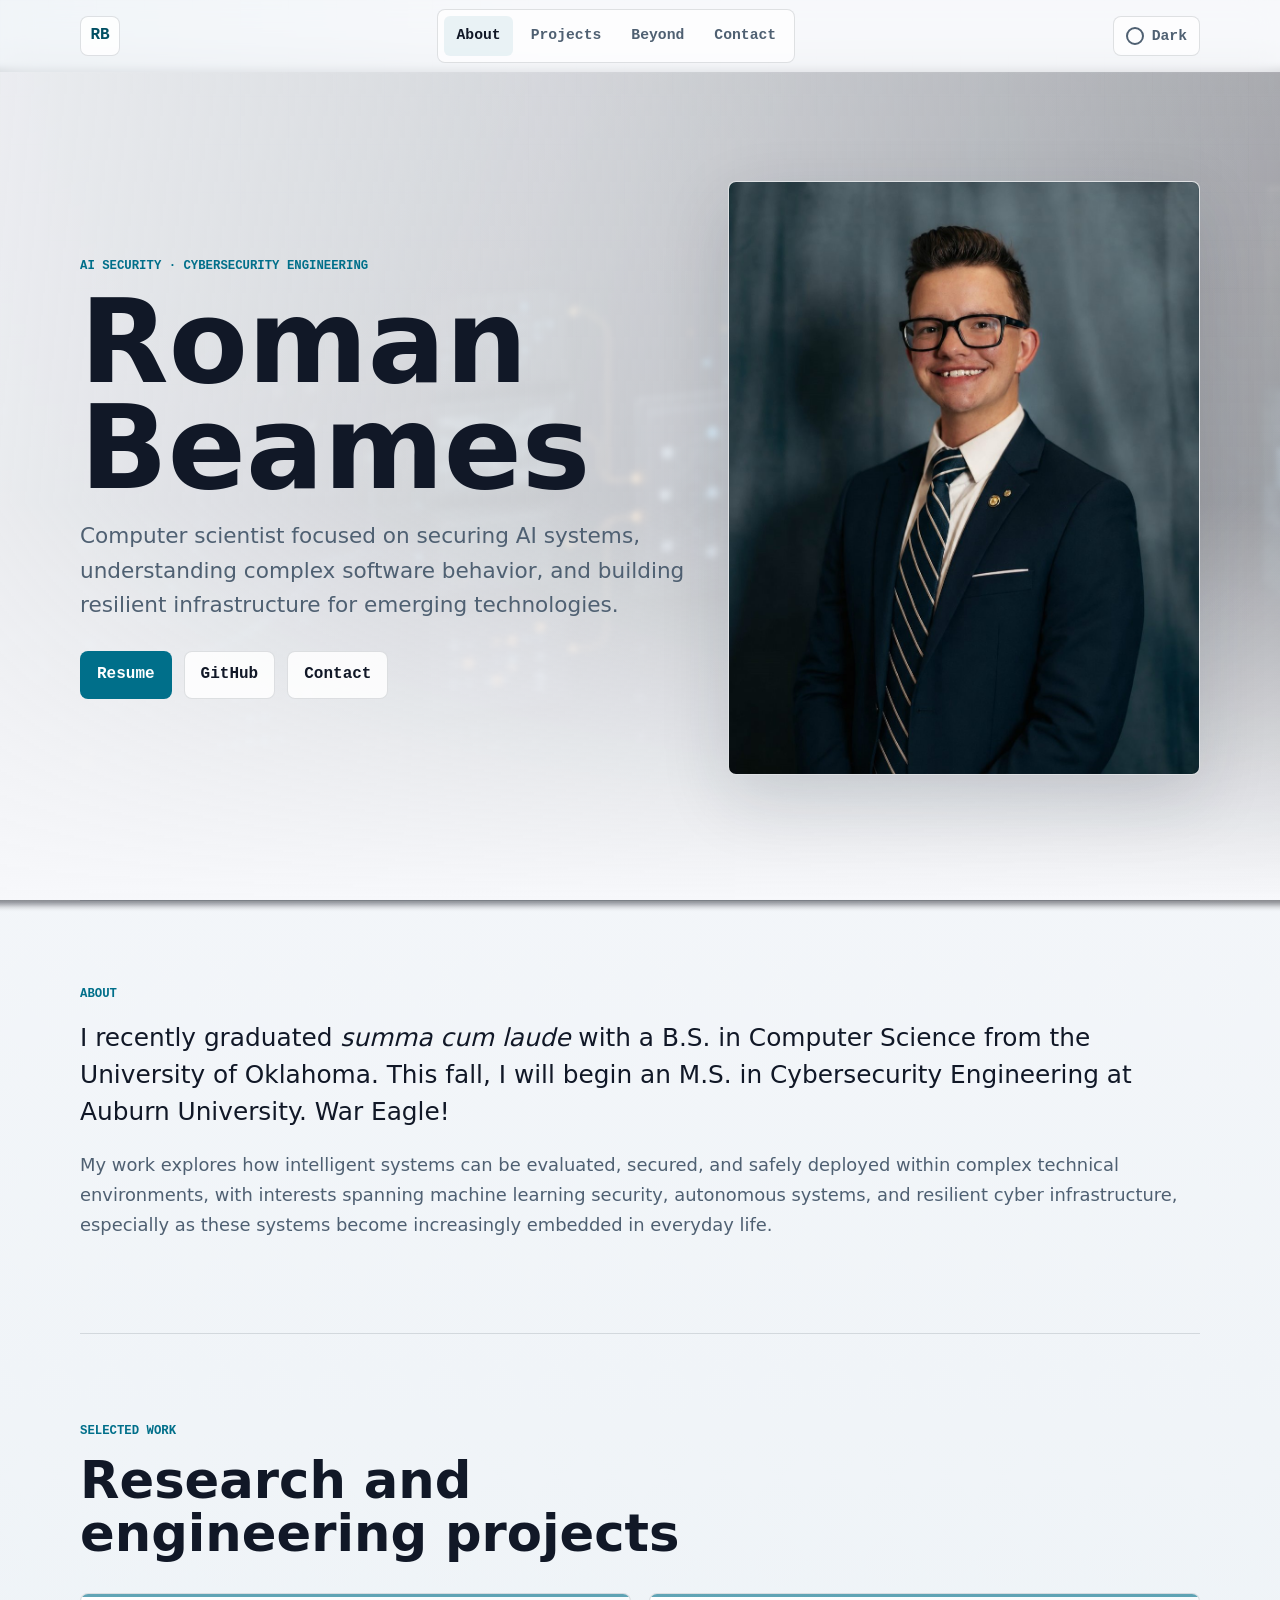
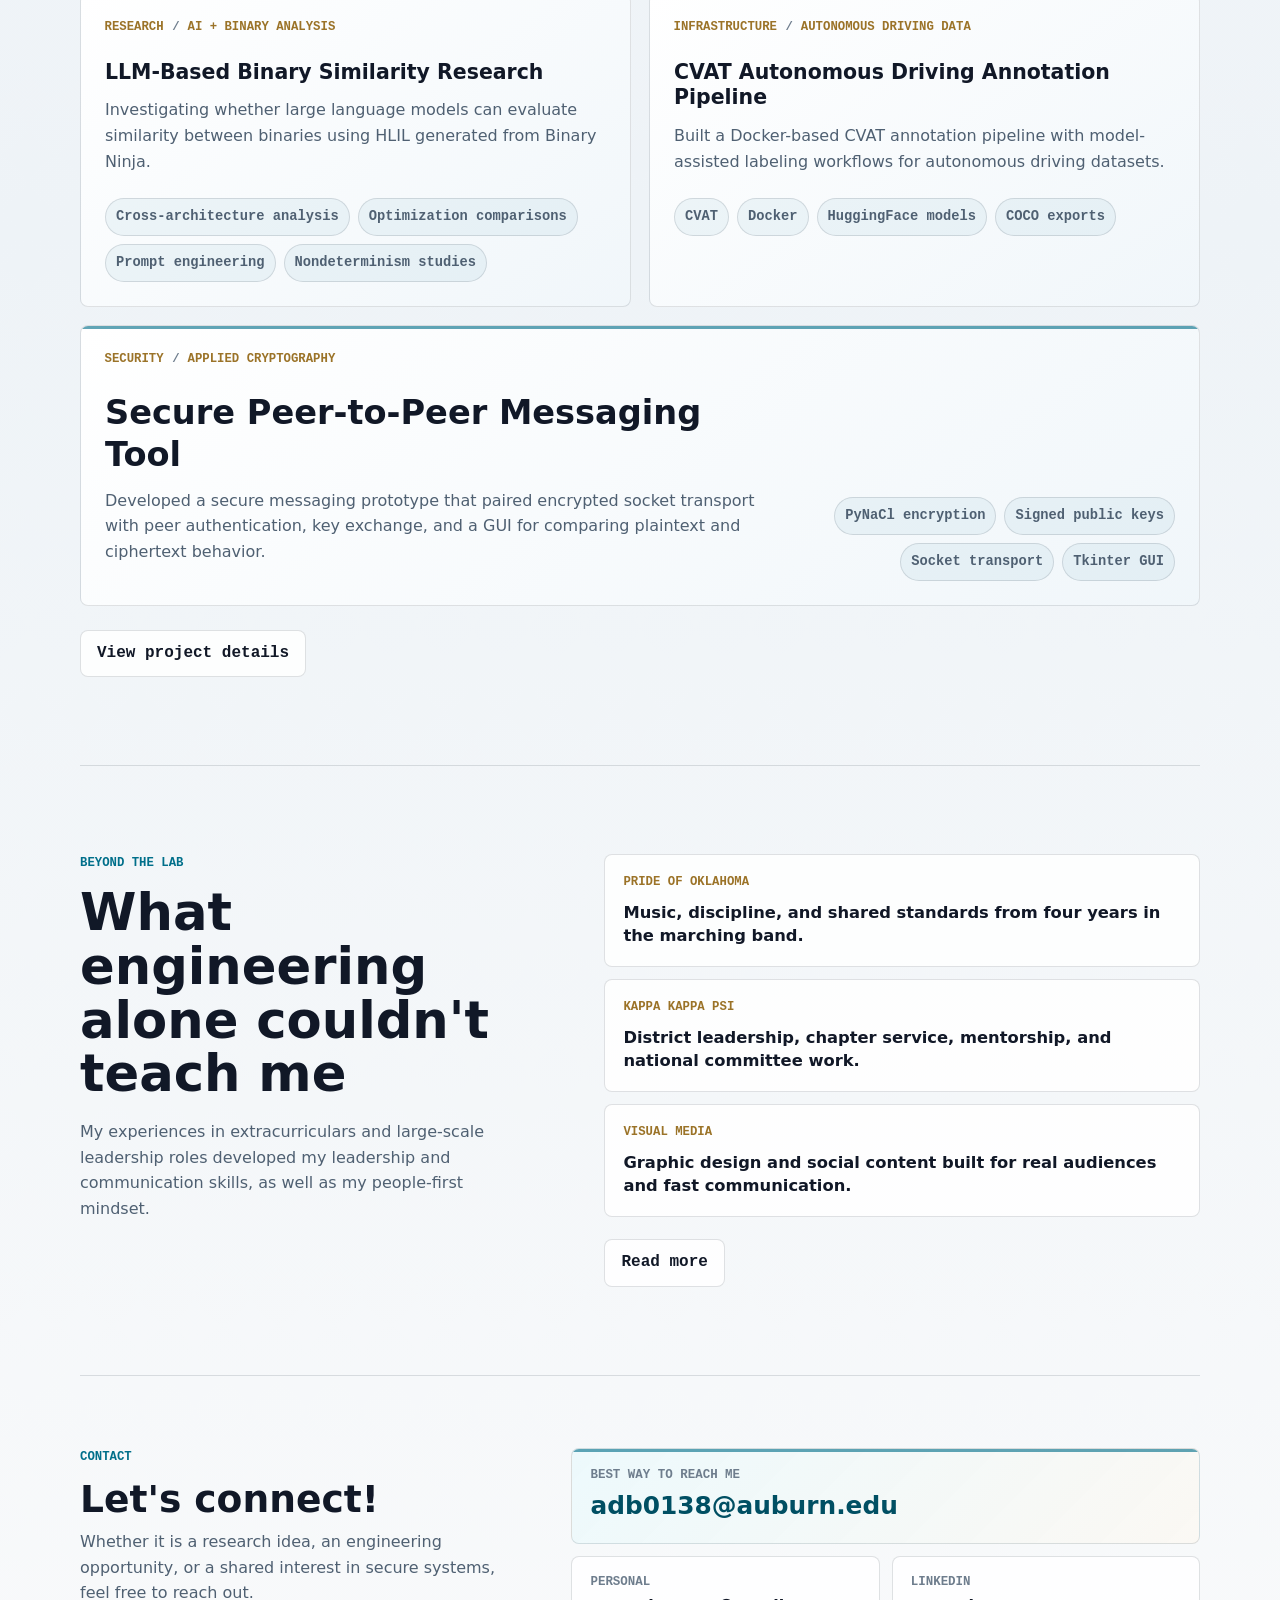
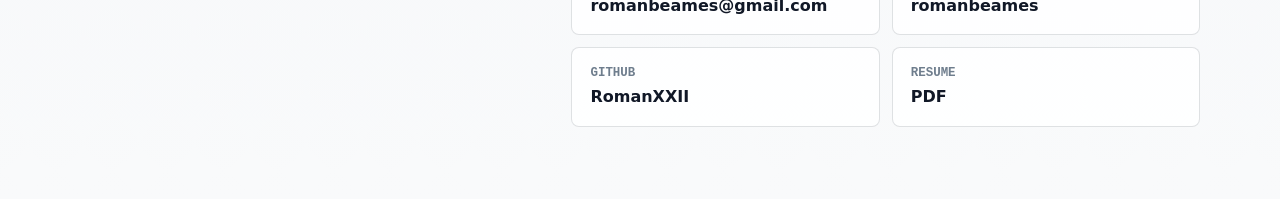
==== index.html @ 752b728b "Head reuse script + browser theme preference detection" ====
<!DOCTYPE html>
<html lang="en">
<head>
  <meta charset="UTF-8" />
  <meta name="viewport" content="width=device-width, initial-scale=1.0" />
  <meta
    name="description"
    content="Roman Beames is an AI and cybersecurity research engineer focused on AI security and autonomous systems."
  />
  <meta name="referrer" content="strict-origin-when-cross-origin" />
  <meta
    http-equiv="Content-Security-Policy"
    content="default-src 'self'; base-uri 'self'; object-src 'none'; script-src 'self'; style-src 'self' https://fonts.googleapis.com; font-src 'self' https://fonts.gstatic.com; img-src 'self'; connect-src 'self'; form-action 'self'; upgrade-insecure-requests"
  />
  <title>Roman Beames</title>
  <link rel="preconnect" href="https://fonts.googleapis.com" />
  <link rel="preconnect" href="https://fonts.gstatic.com" crossorigin />
  <link
    href="https://fonts.googleapis.com/css2?family=IBM+Plex+Mono:wght@400;500;600;700&family=IBM+Plex+Sans:wght@400;500;600;700;800&display=swap"
    rel="stylesheet"
  />
  <script src="assets/js/theme-init.js"></script>
  <link rel="stylesheet" href="assets/css/style.css" />
  <script src="assets/js/script.js" defer></script>
</head>
<body>
  <a class="skip-link" href="#main">Skip to content</a>
  <header class="site-header">
    <a class="brand" href="index.html" aria-label="Roman Beames home">RB</a>
    <nav class="site-nav" aria-label="Primary navigation">
      <a href="#about" aria-current="page">About</a>
      <a href="pages/projects.html">Projects</a>
      <a href="pages/beyond.html">Beyond</a>
      <a href="pages/contact.html">Contact</a>
    </nav>
    <button class="theme-toggle" type="button" aria-label="Switch to light mode" aria-pressed="false">
      <span class="theme-toggle-icon" aria-hidden="true"></span>
      <span class="theme-toggle-text">Light</span>
    </button>
  </header>

  <main id="main">
    <section class="hero section-wrap">
      <div class="hero-copy">
        <p class="eyebrow">AI Security &middot; Cybersecurity Engineering</p>
        <h1>Roman Beames</h1>
        <p class="lead">
          Computer scientist focused on securing AI systems, understanding
          complex software behavior, and building resilient infrastructure for emerging technologies.
        </p>
        <div class="hero-actions" aria-label="Primary links">
          <a class="button primary" href="assets/docs/resume.pdf" target="_blank" rel="noopener noreferrer">Resume</a>
          <a class="button secondary" href="https://github.com/RomanXXII" target="_blank" rel="noopener noreferrer">GitHub</a>
          <a class="button secondary" href="pages/contact.html">Contact</a>
        </div>
      </div>

      <figure class="hero-visual">
        <img
          src="assets/images/hero/RBselfportrait.jpg"
          alt="Portrait of Roman Beames"
          width="1023"
          height="1537"
          decoding="async"
          fetchpriority="high"
        />
      </figure>
    </section>

    <section class="section-wrap about-section" id="about">
      <div class="about-content">
        <p class="section-kicker">About</p>
        <div class="about-copy">
          <p class="about-lead">
            I recently graduated <i>summa cum laude</i> with a B.S. in Computer Science from the University of
            Oklahoma. This fall, I will begin an M.S. in Cybersecurity Engineering at Auburn University. War Eagle!
          </p>
          <p>
            My work explores how intelligent systems can be evaluated, secured, and safely deployed within complex technical
            environments, with interests spanning machine learning security, autonomous systems, and resilient cyber infrastructure,
            especially as these systems become increasingly embedded in everyday life.
          </p>
        </div>
      </div>
    </section>

    <section class="section-wrap" id="projects">
      <div class="section-heading">
        <p class="section-kicker">Selected Work</p>
        <h2>Research and engineering projects</h2>
      </div>

      <div class="project-grid">
        <article class="project-card">
          <div class="project-meta">
            <span>Research</span>
            <span>AI + Binary Analysis</span>
          </div>
          <h3>LLM-Based Binary Similarity Research</h3>
          <p>
            Investigating whether large language models can evaluate similarity between binaries
            using HLIL generated from Binary Ninja.
          </p>
          <ul class="tag-list" aria-label="Project focus areas">
            <li>Cross-architecture analysis</li>
            <li>Optimization comparisons</li>
            <li>Prompt engineering</li>
            <li>Nondeterminism studies</li>
          </ul>
        </article>

        <article class="project-card">
          <div class="project-meta">
            <span>Infrastructure</span>
            <span>Autonomous Driving Data</span>
          </div>
          <h3>CVAT Autonomous Driving Annotation Pipeline</h3>
          <p>
            Built a Docker-based CVAT annotation pipeline with model-assisted labeling workflows
            for autonomous driving datasets.
          </p>
          <ul class="tag-list" aria-label="Project focus areas">
            <li>CVAT</li>
            <li>Docker</li>
            <li>HuggingFace models</li>
            <li>COCO exports</li>
          </ul>
        </article>

        <article class="project-card project-card-featured">
          <div class="project-card-main">
            <div class="project-meta">
              <span>Security</span>
              <span>Applied Cryptography</span>
            </div>
            <h3>Secure Peer-to-Peer Messaging Tool</h3>
            <p>
              Developed a secure messaging prototype that paired encrypted socket transport
              with peer authentication, key exchange, and a GUI for comparing plaintext and ciphertext behavior.
            </p>
          </div>
          <div class="project-card-support">
            <ul class="tag-list" aria-label="Project focus areas">
              <li>PyNaCl encryption</li>
              <li>Signed public keys</li>
              <li>Socket transport</li>
              <li>Tkinter GUI</li>
            </ul>
          </div>
        </article>
      </div>
      <div class="section-action">
        <a class="button secondary" href="pages/projects.html">View project details</a>
      </div>
    </section>

    <section class="section-wrap beyond-section" id="beyond">
      <div class="beyond-heading">
        <p class="section-kicker">Beyond the Lab</p>
        <h2>What engineering alone couldn't teach me</h2>
        <p>
          My experiences in extracurriculars and large-scale leadership roles developed my leadership and communication skills, as well
          as my people-first mindset.
        </p>
      </div>
      <div class="beyond-pathways">
        <a class="beyond-card" href="pages/beyond.html#pride">
          <span>Pride of Oklahoma</span>
          <strong>Music, discipline, and shared standards from four years in the marching band.</strong>
        </a>
        <a class="beyond-card" href="pages/beyond.html#kkpsi">
          <span>Kappa Kappa Psi</span>
          <strong>District leadership, chapter service, mentorship, and national committee work.</strong>
        </a>
        <a class="beyond-card" href="pages/beyond.html#visual-media">
          <span>Visual Media</span>
          <strong>Graphic design and social content built for real audiences and fast communication.</strong>
        </a>
        <a class="button secondary" href="pages/beyond.html">Read more</a>
      </div>
    </section>
  </main>

  <footer class="site-footer section-wrap" id="contact">
    <div class="contact-copy">
      <p class="section-kicker">Contact</p>
      <h2>Let's connect!</h2>
      <p>
        Whether it is a research idea, an engineering opportunity, or a shared
        interest in secure systems, feel free to reach out.
      </p>
    </div>
    <div class="contact-panel" aria-label="Contact links">
      <a class="primary-contact" href="mailto:adb0138@auburn.edu" target="_blank" rel="noopener noreferrer">
        <span>Best way to reach me</span>
        <strong>adb0138@auburn.edu</strong>
      </a>
      <a href="mailto:romanbeames@gmail.com" target="_blank" rel="noopener noreferrer">
        <span>Personal</span>
        <strong>romanbeames@gmail.com</strong>
      </a>
      <a href="https://www.linkedin.com/in/romanbeames" target="_blank" rel="noopener noreferrer">
        <span>LinkedIn</span>
        <strong>romanbeames</strong>
      </a>
      <a href="https://github.com/RomanXXII" target="_blank" rel="noopener noreferrer">
        <span>GitHub</span>
        <strong>RomanXXII</strong>
      </a>
      <a href="assets/docs/resume.pdf" target="_blank" rel="noopener noreferrer">
        <span>Resume</span>
        <strong>PDF</strong>
      </a>
    </div>
  </footer>
</body>
</html>
---- assets/css/style.css ----
:root {
  color-scheme: dark;
  --font-sans: "IBM Plex Sans", system-ui, -apple-system, BlinkMacSystemFont, "Segoe UI", sans-serif;
  --font-mono: "IBM Plex Mono", "SFMono-Regular", Consolas, "Liberation Mono", monospace;
  --bg: #080b10;
  --bg-soft: #0d1219;
  --panel: #111821;
  --panel-strong: #151e29;
  --text: #eef4f8;
  --muted: #a7b4c2;
  --subtle: #728195;
  --line: rgba(176, 195, 215, 0.16);
  --accent: #72d8e8;
  --accent-strong: #a7edf4;
  --warm: #d7b56d;
  --header-bg: rgba(8, 11, 16, 0.62);
  --surface-bg: rgba(17, 24, 33, 0.8);
  --surface-bg-soft: rgba(13, 18, 25, 0.78);
  --hover-bg: rgba(114, 216, 232, 0.08);
  --grid-line: rgba(255, 255, 255, 0.025);
  --grid-mask: rgba(0, 0, 0, 0.8);
  --hero-image-border: rgba(255, 255, 255, 0.08);
  --primary-text: #061015;
  --card-bg: linear-gradient(145deg, rgba(21, 30, 41, 0.92), rgba(12, 17, 24, 0.92));
  --card-bg-hover: linear-gradient(145deg, rgba(24, 35, 48, 0.96), rgba(13, 19, 27, 0.96));
  --tag-bg: rgba(255, 255, 255, 0.035);
  --page-bg:
    radial-gradient(circle at top left, rgba(114, 216, 232, 0.1), transparent 34rem),
    linear-gradient(180deg, #080b10 0%, #0b1017 52%, #080b10 100%);
  --shadow: 0 24px 80px rgba(0, 0, 0, 0.35);
  --radius: 8px;
  --max-width: 1120px;
}

:root[data-theme="light"] {
  color-scheme: light;
  --bg: #f7f8fb;
  --bg-soft: #eef3f7;
  --panel: #ffffff;
  --panel-strong: #f2f7fb;
  --text: #111827;
  --muted: #4f6072;
  --subtle: #6e7d8d;
  --line: rgba(31, 45, 61, 0.14);
  --accent: #006f8a;
  --accent-strong: #004f63;
  --warm: #9b7328;
  --header-bg: rgba(247, 248, 251, 0.74);
  --surface-bg: rgba(255, 255, 255, 0.84);
  --surface-bg-soft: rgba(255, 255, 255, 0.78);
  --hover-bg: rgba(0, 111, 138, 0.08);
  --grid-line: rgba(31, 45, 61, 0.045);
  --grid-mask: rgba(0, 0, 0, 0.48);
  --hero-image-border: rgba(31, 45, 61, 0.08);
  --primary-text: #ffffff;
  --card-bg: linear-gradient(145deg, rgba(255, 255, 255, 0.96), rgba(240, 246, 250, 0.96));
  --card-bg-hover: linear-gradient(145deg, rgba(255, 255, 255, 1), rgba(233, 243, 248, 0.98));
  --tag-bg: rgba(0, 111, 138, 0.055);
  --page-bg:
    radial-gradient(circle at top left, rgba(0, 111, 138, 0.1), transparent 34rem),
    linear-gradient(180deg, #f7f8fb 0%, #eef3f7 54%, #f9fafb 100%);
  --shadow: 0 24px 70px rgba(23, 37, 52, 0.14);
}

* {
  box-sizing: border-box;
}

html {
  scroll-behavior: smooth;
  scroll-padding-top: 96px;
}

body {
  margin: 0;
  font-family: var(--font-sans);
  background: var(--page-bg);
  color: var(--text);
  line-height: 1.6;
  font-feature-settings: "ss01" 1;
  transition: background 180ms ease, color 180ms ease;
}

body::before {
  content: "";
  position: fixed;
  inset: 0;
  pointer-events: none;
  background-image:
    linear-gradient(var(--grid-line) 1px, transparent 1px),
    linear-gradient(90deg, var(--grid-line) 1px, transparent 1px);
  background-size: 48px 48px;
  mask-image: linear-gradient(to bottom, var(--grid-mask), transparent 70%);
}

a {
  color: inherit;
}

img {
  display: block;
  max-width: 100%;
  height: auto;
}

.section-wrap {
  width: min(var(--max-width), calc(100% - 40px));
  margin: 0 auto;
}

.skip-link {
  position: fixed;
  top: 12px;
  left: 12px;
  z-index: 100;
  transform: translateY(calc(-100% - 24px));
  border: 1px solid var(--line);
  border-radius: var(--radius);
  padding: 10px 14px;
  background: var(--panel);
  color: var(--text);
  font-weight: 800;
  text-decoration: none;
  transition: transform 160ms ease;
}

.skip-link:focus-visible {
  transform: translateY(0);
  outline: 2px solid var(--accent);
  outline-offset: 3px;
}

.site-header {
  position: sticky;
  top: 0;
  z-index: 10;
  display: flex;
  align-items: center;
  justify-content: space-between;
  width: 100%;
  min-height: 72px;
  padding-inline: max(20px, calc((100% - var(--max-width)) / 2));
  background: var(--header-bg);
  backdrop-filter: blur(16px);
}

.brand {
  display: inline-grid;
  width: 40px;
  height: 40px;
  place-items: center;
  border: 1px solid var(--line);
  border-radius: var(--radius);
  background: var(--surface-bg);
  color: var(--accent-strong);
  font-family: var(--font-mono);
  font-weight: 800;
  text-decoration: none;
  box-shadow: inset 0 0 0 1px rgba(255, 255, 255, 0.04);
}

.site-nav {
  display: flex;
  gap: 6px;
  padding: 6px;
  border: 1px solid var(--line);
  border-radius: var(--radius);
  background: var(--surface-bg-soft);
}

.site-nav a {
  border-radius: 6px;
  padding: 8px 12px;
  color: var(--muted);
  font-family: var(--font-mono);
  font-size: 0.92rem;
  font-weight: 600;
  text-decoration: none;
  transition: color 160ms ease, background 160ms ease, border-color 160ms ease;
}

.site-nav a:hover {
  color: var(--text);
  background: var(--hover-bg);
}

.site-nav a[aria-current="page"] {
  color: var(--text);
  background: var(--hover-bg);
}

.theme-toggle {
  display: inline-flex;
  min-height: 40px;
  align-items: center;
  gap: 8px;
  border: 1px solid var(--line);
  border-radius: var(--radius);
  padding: 8px 12px;
  background: var(--surface-bg-soft);
  color: var(--muted);
  font-family: var(--font-mono);
  font-size: 0.92rem;
  font-weight: 700;
  cursor: pointer;
  transition: color 160ms ease, background 160ms ease, border-color 160ms ease;
}

.theme-toggle:hover {
  border-color: color-mix(in srgb, var(--accent) 42%, transparent);
  color: var(--text);
  background: var(--hover-bg);
}

.brand:focus-visible,
.skip-link:focus-visible,
.site-nav a:focus-visible,
.theme-toggle:focus-visible,
.button:focus-visible,
.beyond-card:focus-visible,
.contact-panel a:focus-visible {
  outline: 2px solid var(--accent);
  outline-offset: 3px;
}

.theme-toggle-icon {
  position: relative;
  width: 18px;
  height: 18px;
  border: 2px solid currentColor;
  border-radius: 50%;
}

.theme-toggle-icon::after {
  content: "";
  position: absolute;
  top: -2px;
  right: -2px;
  width: 9px;
  height: 9px;
  border-radius: 50%;
  background: var(--surface-bg-soft);
  transition: opacity 160ms ease, transform 160ms ease;
}

:root[data-theme="light"] .theme-toggle-icon::after {
  opacity: 0;
  transform: translate(5px, -5px);
}

.hero {
  position: relative;
  isolation: isolate;
  display: grid;
  grid-template-columns: minmax(0, 1fr) minmax(320px, 0.78fr);
  gap: 44px;
  align-items: center;
  min-height: calc(100svh - 72px);
  padding: 72px 0 88px;
}

.hero::before,
.hero::after {
  content: "";
  position: absolute;
  top: 0;
  bottom: 0;
  left: 50%;
  z-index: -2;
  width: 100vw;
  transform: translateX(-50%);
  pointer-events: none;
}

.hero::before {
  background: url("../images/hero/research-systems-hero.jpg") center / cover no-repeat;
  filter: blur(3px) saturate(1.08) contrast(1.04);
  opacity: 0.58;
  transform: translateX(-50%) scale(1.012);
}

.hero::after {
  z-index: -1;
  background:
    linear-gradient(90deg, rgba(8, 11, 16, 0.82) 0%, rgba(8, 11, 16, 0.5) 43%, rgba(8, 11, 16, 0.24) 100%),
    linear-gradient(180deg, rgba(8, 11, 16, 0.22) 0%, rgba(8, 11, 16, 0.02) 52%, var(--bg) 100%);
}

:root[data-theme="light"] .hero::before {
  opacity: 0.46;
}

:root[data-theme="light"] .hero::after {
  background:
    linear-gradient(90deg, rgba(247, 248, 251, 0.88) 0%, rgba(247, 248, 251, 0.58) 46%, rgba(247, 248, 251, 0.2) 100%),
    linear-gradient(180deg, rgba(247, 248, 251, 0.14) 0%, rgba(247, 248, 251, 0) 52%, var(--bg) 100%);
}

.hero-copy {
  max-width: 720px;
}

.eyebrow,
.section-kicker,
.project-meta {
  color: var(--accent);
  font-family: var(--font-mono);
  font-size: 0.77rem;
  font-weight: 800;
  letter-spacing: 0;
  text-transform: uppercase;
}

h1,
h2,
h3,
p {
  margin-top: 0;
}

h1 {
  max-width: 860px;
  margin-bottom: 18px;
  font-size: clamp(3.25rem, 9vw, 7.4rem);
  font-weight: 800;
  line-height: 0.92;
  letter-spacing: 0;
  text-wrap: balance;
}

h2 {
  margin-bottom: 18px;
  font-size: clamp(2rem, 4vw, 3.4rem);
  font-weight: 800;
  line-height: 1.05;
  letter-spacing: 0;
  text-wrap: balance;
}

h3 {
  margin-bottom: 12px;
  font-size: 1.28rem;
  line-height: 1.25;
}

.lead {
  max-width: 680px;
  margin-bottom: 28px;
  color: var(--muted);
  font-size: clamp(1.12rem, 2vw, 1.35rem);
}

.hero-actions {
  display: flex;
  flex-wrap: wrap;
  gap: 12px;
}

.button {
  display: inline-flex;
  min-height: 44px;
  align-items: center;
  justify-content: center;
  border: 1px solid var(--line);
  border-radius: var(--radius);
  padding: 10px 16px;
  font-family: var(--font-mono);
  font-weight: 700;
  text-decoration: none;
  transition: transform 160ms ease, border-color 160ms ease, background 160ms ease;
}

.button:hover {
  transform: translateY(-1px);
  border-color: color-mix(in srgb, var(--accent) 52%, transparent);
}

.button.primary {
  background: var(--accent);
  color: var(--primary-text);
  border-color: transparent;
}

.button.secondary {
  background: var(--surface-bg);
  color: var(--text);
}

.hero-visual {
  position: relative;
  margin: 0;
  border: 1px solid var(--line);
  border-radius: var(--radius);
  overflow: hidden;
  background: var(--panel);
  box-shadow: var(--shadow);
}

.hero-visual::after {
  content: "";
  position: absolute;
  inset: 0;
  border: 1px solid var(--hero-image-border);
  pointer-events: none;
}

.hero-visual img {
  width: 100%;
  min-height: 420px;
  object-fit: cover;
}

@keyframes rise-in {
  from {
    opacity: 0;
    translate: 0 18px;
  }

  to {
    opacity: 1;
    translate: 0 0;
  }
}

.hero-copy > *,
.hero-visual,
.page-hero > *,
.project-card,
.beyond-card,
.detail-card,
.stack-photo,
.story-block,
.contact-panel a {
  animation: rise-in 560ms cubic-bezier(0.16, 1, 0.3, 1) both;
}

.hero-copy > :nth-child(1),
.page-hero > :nth-child(1) {
  animation-delay: 80ms;
}

.hero-copy > :nth-child(2),
.page-hero > :nth-child(2),
.project-card:nth-child(1),
.detail-card:nth-child(1),
.stack-photo:nth-child(1),
.story-block:nth-child(1),
.contact-panel a:nth-child(1) {
  animation-delay: 150ms;
}

.hero-copy > :nth-child(3),
.page-hero > :nth-child(3),
.project-card:nth-child(2),
.detail-card:nth-child(2),
.stack-photo:nth-child(2),
.story-block:nth-child(2),
.contact-panel a:nth-child(2) {
  animation-delay: 220ms;
}

.hero-copy > :nth-child(4),
.project-card:nth-child(3),
.detail-card:nth-child(3),
.stack-photo:nth-child(3),
.story-block:nth-child(3),
.contact-panel a:nth-child(3) {
  animation-delay: 290ms;
}

.hero-visual,
.stack-photo:nth-child(4),
.contact-panel a:nth-child(n + 4) {
  animation-delay: 360ms;
}

.site-footer,
.beyond-section {
  display: grid;
  grid-template-columns: minmax(260px, 0.8fr) minmax(0, 1fr);
  gap: 48px;
  padding: 88px 0;
  border-top: 1px solid var(--line);
}

.about-section {
  padding: 84px 0 92px;
  border-top: 1px solid var(--line);
}

.about-content {
  color: var(--muted);
}

.about-content .section-kicker {
  margin-bottom: 14px;
}

.about-copy {
  font-size: clamp(1.12rem, 1.25vw, 1.2rem);
  line-height: 1.68;
}

.about-copy p {
  margin-bottom: 20px;
}

.about-copy p:last-child {
  margin-bottom: 0;
}

.about-lead {
  color: var(--text);
  font-size: clamp(1.32rem, 2vw, 1.55rem);
  line-height: 1.5;
}

.section-heading {
  max-width: 760px;
  margin-bottom: 32px;
}

#projects,
.beyond-section {
  padding: 88px 0;
  border-top: 1px solid var(--line);
}

.project-grid {
  display: grid;
  grid-template-columns: repeat(2, minmax(0, 1fr));
  gap: 18px;
}

.project-card {
  position: relative;
  overflow: hidden;
  min-height: 310px;
  padding: 24px;
  border: 1px solid var(--line);
  border-radius: var(--radius);
  background: var(--card-bg), var(--panel);
  transition: transform 180ms ease, border-color 180ms ease, background 180ms ease;
}

.project-card::before,
.detail-card::before,
.contact-panel .primary-contact::before {
  content: "";
  position: absolute;
  inset: 0 0 auto;
  height: 3px;
  background: var(--accent);
  opacity: 0.62;
  pointer-events: none;
}

.project-card:hover {
  transform: translateY(-3px);
  border-color: color-mix(in srgb, var(--accent) 36%, transparent);
  background: var(--card-bg-hover), var(--panel-strong);
}

.project-meta {
  display: flex;
  flex-wrap: wrap;
  gap: 8px;
  margin-bottom: 22px;
  color: var(--warm);
}

.project-meta span + span::before {
  content: "/";
  margin-right: 8px;
  color: var(--subtle);
}

.project-card p {
  color: var(--muted);
}

.project-card-featured {
  display: grid;
  grid-column: 1 / -1;
  grid-template-columns: minmax(0, 1fr) minmax(280px, 0.58fr);
  gap: 32px;
  align-items: end;
  min-height: auto;
}

.project-card-featured h3 {
  max-width: 620px;
  font-size: clamp(1.45rem, 3vw, 2.1rem);
}

.project-card-featured p {
  max-width: 680px;
}

.project-card-featured .tag-list {
  justify-content: flex-end;
  margin-top: 0;
}

.section-action {
  margin-top: 24px;
}

.tag-list {
  display: flex;
  flex-wrap: wrap;
  gap: 8px;
  margin: 24px 0 0;
  padding: 0;
  list-style: none;
}

.tag-list li {
  border: 1px solid var(--line);
  border-radius: 999px;
  padding: 7px 10px;
  background: var(--tag-bg);
  color: var(--muted);
  font-family: var(--font-mono);
  font-size: 0.86rem;
  font-weight: 600;
}

.beyond-heading p:not(.section-kicker) {
  max-width: 440px;
  margin-bottom: 0;
  color: var(--muted);
}

.beyond-pathways {
  display: grid;
  gap: 12px;
}

.beyond-card {
  display: grid;
  gap: 8px;
  border: 1px solid var(--line);
  border-radius: var(--radius);
  padding: 18px;
  background: var(--surface-bg);
  text-decoration: none;
  transition: transform 160ms ease, border-color 160ms ease, background 160ms ease;
}

.beyond-card:hover {
  transform: translateY(-1px);
  border-color: color-mix(in srgb, var(--accent) 36%, transparent);
  background: var(--hover-bg);
}

.beyond-card span {
  color: var(--warm);
  font-family: var(--font-mono);
  font-size: 0.77rem;
  font-weight: 800;
  text-transform: uppercase;
}

.beyond-card strong {
  color: var(--text);
  font-size: 1.02rem;
  font-weight: 700;
  line-height: 1.45;
}

.beyond-pathways .button {
  width: fit-content;
  margin-top: 10px;
}

.detail-page {
  padding-bottom: 56px;
}

.page-hero {
  padding: 64px 0 28px;
}

.page-hero h1 {
  max-width: 980px;
  font-size: clamp(2.4rem, 6vw, 4.6rem);
  line-height: 1;
}

.story-layout {
  display: grid;
  grid-template-columns: minmax(260px, 0.72fr) minmax(0, 1fr);
  gap: 56px;
  align-items: start;
  padding: 32px 0 80px;
}

.photo-stack {
  position: sticky;
  top: 96px;
  display: grid;
  gap: 20px;
  margin: 0;
}

.stack-photo {
  width: min(100%, 360px);
  margin: 0;
}

.stack-photo:nth-child(even) {
  justify-self: end;
}

.stack-photo img,
.photo-placeholder {
  width: 100%;
  aspect-ratio: 4 / 3;
  border: 1px solid var(--line);
  border-radius: var(--radius);
  background:
    linear-gradient(145deg, rgba(114, 216, 232, 0.14), rgba(215, 181, 109, 0.12)),
    var(--surface-bg);
  box-shadow: var(--shadow);
  object-fit: cover;
}

.graphic-photo img {
  aspect-ratio: auto;
  height: auto;
  object-fit: contain;
}

.photo-placeholder {
  display: grid;
  place-items: center;
  color: var(--subtle);
  font-size: 0.88rem;
  font-weight: 800;
  text-transform: uppercase;
}

.stack-photo figcaption {
  margin-top: 8px;
  color: var(--subtle);
  font-size: 0.86rem;
  font-weight: 700;
}

.story-content {
  display: grid;
  gap: 24px;
}

.story-block {
  border-top: 1px solid var(--line);
  padding-top: 28px;
}

.story-block:first-child {
  border-top: 0;
  padding-top: 0;
}

.story-block h2 {
  max-width: 760px;
  font-size: clamp(1.8rem, 3vw, 2.65rem);
}

.story-block p:not(.section-kicker) {
  max-width: 760px;
  color: var(--muted);
}

.story-return {
  padding-top: 8px;
}

.detail-grid,
.detail-list {
  display: grid;
  gap: 14px;
  padding: 18px 0 64px;
}

.detail-grid {
  grid-template-columns: repeat(2, minmax(0, 1fr));
}

.detail-card {
  position: relative;
  overflow: hidden;
  border: 1px solid var(--line);
  border-radius: var(--radius);
  padding: 26px;
  background:
    linear-gradient(145deg, rgba(114, 216, 232, 0.1), rgba(215, 181, 109, 0.065)),
    var(--surface-bg);
  box-shadow: 0 18px 54px rgba(0, 0, 0, 0.16);
}

.detail-card h2 {
  font-size: clamp(1.55rem, 3vw, 2.35rem);
}

.detail-card p {
  color: var(--muted);
}

.detail-card p:last-child,
.detail-card .tag-list:last-child {
  margin-bottom: 0;
}

.project-detail-card {
  padding: 0;
  overflow: hidden;
  transition: border-color 180ms ease, background 180ms ease, box-shadow 180ms ease;
}

.project-detail-card:hover,
.project-detail-card[open] {
  border-color: color-mix(in srgb, var(--accent) 44%, transparent);
  background:
    linear-gradient(145deg, rgba(114, 216, 232, 0.15), rgba(215, 181, 109, 0.1)),
    var(--surface-bg);
  box-shadow: 0 22px 66px rgba(0, 0, 0, 0.22);
}

.project-detail-card summary {
  position: relative;
  display: grid;
  gap: 0;
  min-height: 0;
  align-content: start;
  padding: 28px 32px 30px;
  cursor: pointer;
  list-style: none;
}

.project-detail-card summary::-webkit-details-marker {
  display: none;
}

.project-detail-card summary:focus-visible {
  outline: 2px solid var(--accent);
  outline-offset: -6px;
}

.project-summary-heading {
  display: block;
  max-width: 980px;
  margin-top: 10px;
  color: var(--text);
  font-size: clamp(1.55rem, 3vw, 2.45rem);
  font-weight: 800;
  line-height: 1.12;
}

.project-summary-copy {
  display: block;
  max-width: 840px;
  margin-top: 14px;
  color: var(--muted);
  font-size: clamp(1rem, 1.4vw, 1.08rem);
  line-height: 1.58;
}

.project-summary-tags {
  margin-top: 18px;
}

.project-summary-tags li {
  border: 1px solid color-mix(in srgb, var(--warm) 38%, transparent);
  border-radius: 999px;
  background: color-mix(in srgb, var(--warm) 11%, transparent);
  color: var(--warm);
  font-size: 0.86rem;
  font-weight: 700;
  padding: 7px 10px;
}

.project-card-body {
  padding: 0 32px 32px;
  border-top: 1px solid color-mix(in srgb, var(--accent) 18%, transparent);
}

.project-card-body p {
  color: var(--text);
  max-width: 900px;
}

.project-card-body p:first-child {
  margin-top: 24px;
}

.expand-control {
  display: inline-flex;
  width: fit-content;
  min-height: 40px;
  align-items: center;
  justify-content: center;
  margin-top: 22px;
  border: 1px solid color-mix(in srgb, var(--accent) 36%, transparent);
  border-radius: var(--radius);
  padding: 9px 14px;
  background: color-mix(in srgb, var(--accent) 8%, transparent);
  color: var(--accent-strong);
  font-family: var(--font-mono);
  font-size: 0.92rem;
  font-weight: 800;
  transition: border-color 160ms ease, background 160ms ease, color 160ms ease;
}

.expand-control::before {
  content: "Expand project";
}

.expand-control::after {
  content: "+";
  margin-left: 10px;
  color: var(--warm);
  font-size: 1rem;
}

.project-detail-card[open] .expand-control {
  border-color: rgba(215, 181, 109, 0.42);
  background: rgba(215, 181, 109, 0.09);
  color: var(--warm);
}

.project-detail-card[open] .expand-control::before {
  content: "Collapse project";
}

.project-detail-card[open] .expand-control::after {
  content: "-";
}

.project-links {
  display: flex;
  flex-wrap: wrap;
  gap: 12px;
  align-items: center;
  margin-top: 22px;
}

.project-note {
  color: var(--subtle);
  font-size: 0.92rem;
}

.project-media-grid {
  display: grid;
  grid-template-columns: repeat(2, minmax(0, 1fr));
  gap: 16px;
  margin: 28px 0 22px;
}

.media-preview {
  overflow: hidden;
  border: 1px solid color-mix(in srgb, var(--accent) 24%, transparent);
  border-radius: var(--radius);
  background:
    linear-gradient(145deg, rgba(114, 216, 232, 0.06), rgba(215, 181, 109, 0.045)),
    var(--surface-bg-soft);
  color: var(--text);
  text-decoration: none;
  transition: transform 160ms ease, border-color 160ms ease, background 160ms ease;
}

.media-preview:hover {
  transform: translateY(-1px);
  border-color: color-mix(in srgb, var(--accent) 36%, transparent);
  background: var(--hover-bg);
}

.media-preview img {
  width: 100%;
  min-height: 220px;
  aspect-ratio: 16 / 9;
  border-bottom: 1px solid var(--line);
  background: var(--panel);
  object-fit: contain;
}

.research-media-grid .media-preview-wide {
  grid-column: 1 / -1;
}

.annotation-media-grid .media-preview-wide {
  grid-column: 1 / -1;
}

.research-media-grid .media-preview-wide img {
  min-height: 240px;
  aspect-ratio: 21 / 7;
}

.annotation-media-grid .media-preview-wide img {
  min-height: 280px;
  aspect-ratio: 16 / 8;
}

.media-preview span {
  display: block;
  padding: 10px 12px;
  color: var(--muted);
  font-family: var(--font-mono);
  font-size: 0.88rem;
  font-weight: 700;
}

.protocol-panel {
  margin-top: 22px;
  border: 1px solid rgba(215, 181, 109, 0.26);
  border-radius: var(--radius);
  background:
    linear-gradient(145deg, rgba(215, 181, 109, 0.075), rgba(114, 216, 232, 0.045)),
    rgba(0, 0, 0, 0.16);
}

.protocol-panel-header {
  display: flex;
  flex-wrap: wrap;
  gap: 10px;
  align-items: center;
  justify-content: space-between;
  padding: 14px 16px;
  border-bottom: 1px solid rgba(215, 181, 109, 0.22);
}

.protocol-panel-header h3 {
  margin: 0;
  font-size: 1rem;
}

.protocol-panel-header a {
  color: var(--accent);
  font-family: var(--font-mono);
  font-size: 0.84rem;
  font-weight: 800;
  text-decoration: none;
}

.protocol-panel-header a:hover {
  color: var(--accent-strong);
}

.protocol-panel pre {
  max-height: 380px;
  margin: 0;
  overflow: auto;
  padding: 16px;
}

.protocol-panel code {
  color: var(--text);
  font-family: var(--font-mono);
  font-size: 0.88rem;
  line-height: 1.55;
  white-space: pre;
}

.contact-page-panel {
  padding: 24px 0 80px;
}

.site-footer {
  align-items: start;
  grid-template-columns: minmax(260px, 0.68fr) minmax(0, 1fr);
  gap: 64px;
  padding: 72px 0;
}

.contact-copy h2 {
  margin-bottom: 10px;
  font-size: clamp(1.65rem, 3vw, 2.35rem);
}

.contact-copy p:not(.section-kicker) {
  max-width: 620px;
  margin-bottom: 0;
  color: var(--muted);
}

.contact-panel {
  display: grid;
  grid-template-columns: repeat(2, minmax(0, 1fr));
  gap: 12px;
}

.contact-panel a {
  position: relative;
  overflow: hidden;
  display: flex;
  min-height: 74px;
  flex-direction: column;
  justify-content: center;
  border: 1px solid var(--line);
  border-radius: var(--radius);
  padding: 16px 18px;
  background: var(--surface-bg);
  text-decoration: none;
  transition: transform 160ms ease, border-color 160ms ease, background 160ms ease;
}

.contact-panel a:hover {
  transform: translateY(-1px);
  border-color: color-mix(in srgb, var(--accent) 36%, transparent);
  background: var(--hover-bg);
}

.contact-panel .primary-contact {
  grid-column: 1 / -1;
  min-height: 96px;
  background:
    linear-gradient(135deg, rgba(114, 216, 232, 0.12), rgba(215, 181, 109, 0.08)),
    var(--surface-bg);
}

.contact-panel .primary-contact:hover {
  border-color: color-mix(in srgb, var(--warm) 38%, transparent);
}

.contact-panel span {
  color: var(--subtle);
  font-family: var(--font-mono);
  font-size: 0.78rem;
  font-weight: 800;
  text-transform: uppercase;
}

.contact-panel strong {
  overflow-wrap: anywhere;
  color: var(--text);
  font-size: 1rem;
  font-weight: 700;
}

.primary-contact strong {
  color: var(--accent-strong);
  font-size: clamp(1.25rem, 2vw, 1.55rem);
}

@media (max-width: 860px) {
  .site-header {
    align-items: flex-start;
    flex-direction: column;
    gap: 12px;
    padding-block: 16px;
  }

  .site-nav {
    width: 100%;
    overflow-x: auto;
  }

  .hero,
  .about-section,
  .site-footer,
  .beyond-section,
  .story-layout {
    grid-template-columns: 1fr;
  }

  .hero {
    min-height: auto;
    padding-top: 56px;
  }

  .hero-visual img {
    min-height: 300px;
  }

  .project-grid,
  .detail-grid {
    grid-template-columns: 1fr;
  }

  .project-card {
    min-height: auto;
  }

  .project-card-featured {
    grid-template-columns: 1fr;
  }

  .project-card-featured .tag-list {
    justify-content: flex-start;
  }

  .project-detail-card summary {
    padding: 26px 28px 28px;
  }

  .project-card-body {
    padding: 0 28px 28px;
  }

  .contact-panel {
    grid-template-columns: 1fr;
  }

  .project-media-grid {
    grid-template-columns: 1fr;
  }

  .media-preview img,
  .research-media-grid .media-preview-wide img {
    min-height: 210px;
  }

  .photo-stack {
    position: static;
    grid-template-columns: 1fr;
  }

  .stack-photo,
  .stack-photo:nth-child(even) {
    justify-self: stretch;
    width: 100%;
  }
}

@media (max-width: 540px) {
  .section-wrap {
    width: min(100% - 28px, var(--max-width));
  }

  .site-header {
    padding-inline: 14px;
  }

  .site-nav a {
    padding: 8px 10px;
  }

  .hero,
  .about-section,
  #projects,
  .beyond-section {
    padding: 56px 0;
  }

  .page-hero {
    padding: 56px 0 24px;
  }

  .story-layout {
    padding-bottom: 56px;
  }

  .hero-actions .button {
    width: 100%;
  }

  .project-detail-card summary {
    padding: 22px;
  }

  .project-card-body {
    padding: 0 22px 24px;
  }

  .project-summary-heading {
    font-size: clamp(1.45rem, 9vw, 2.1rem);
    line-height: 1.12;
  }

  .project-summary-copy {
    margin-top: 12px;
  }

  .project-summary-tags {
    margin-top: 16px;
  }

  .expand-control {
    margin-top: 20px;
  }

  .media-preview img,
  .research-media-grid .media-preview-wide img {
    min-height: 210px;
  }
}

@media (prefers-reduced-motion: reduce) {
  .hero-copy > *,
  .hero-visual,
  .page-hero > *,
  .project-card,
  .beyond-card,
  .detail-card,
  .stack-photo,
  .story-block,
  .contact-panel a {
    opacity: 1 !important;
    translate: 0 0 !important;
    transform: none !important;
  }

  *,
  *::before,
  *::after {
    scroll-behavior: auto !important;
    transition-duration: 0.01ms !important;
    animation-duration: 0.01ms !important;
    animation-iteration-count: 1 !important;
  }
}
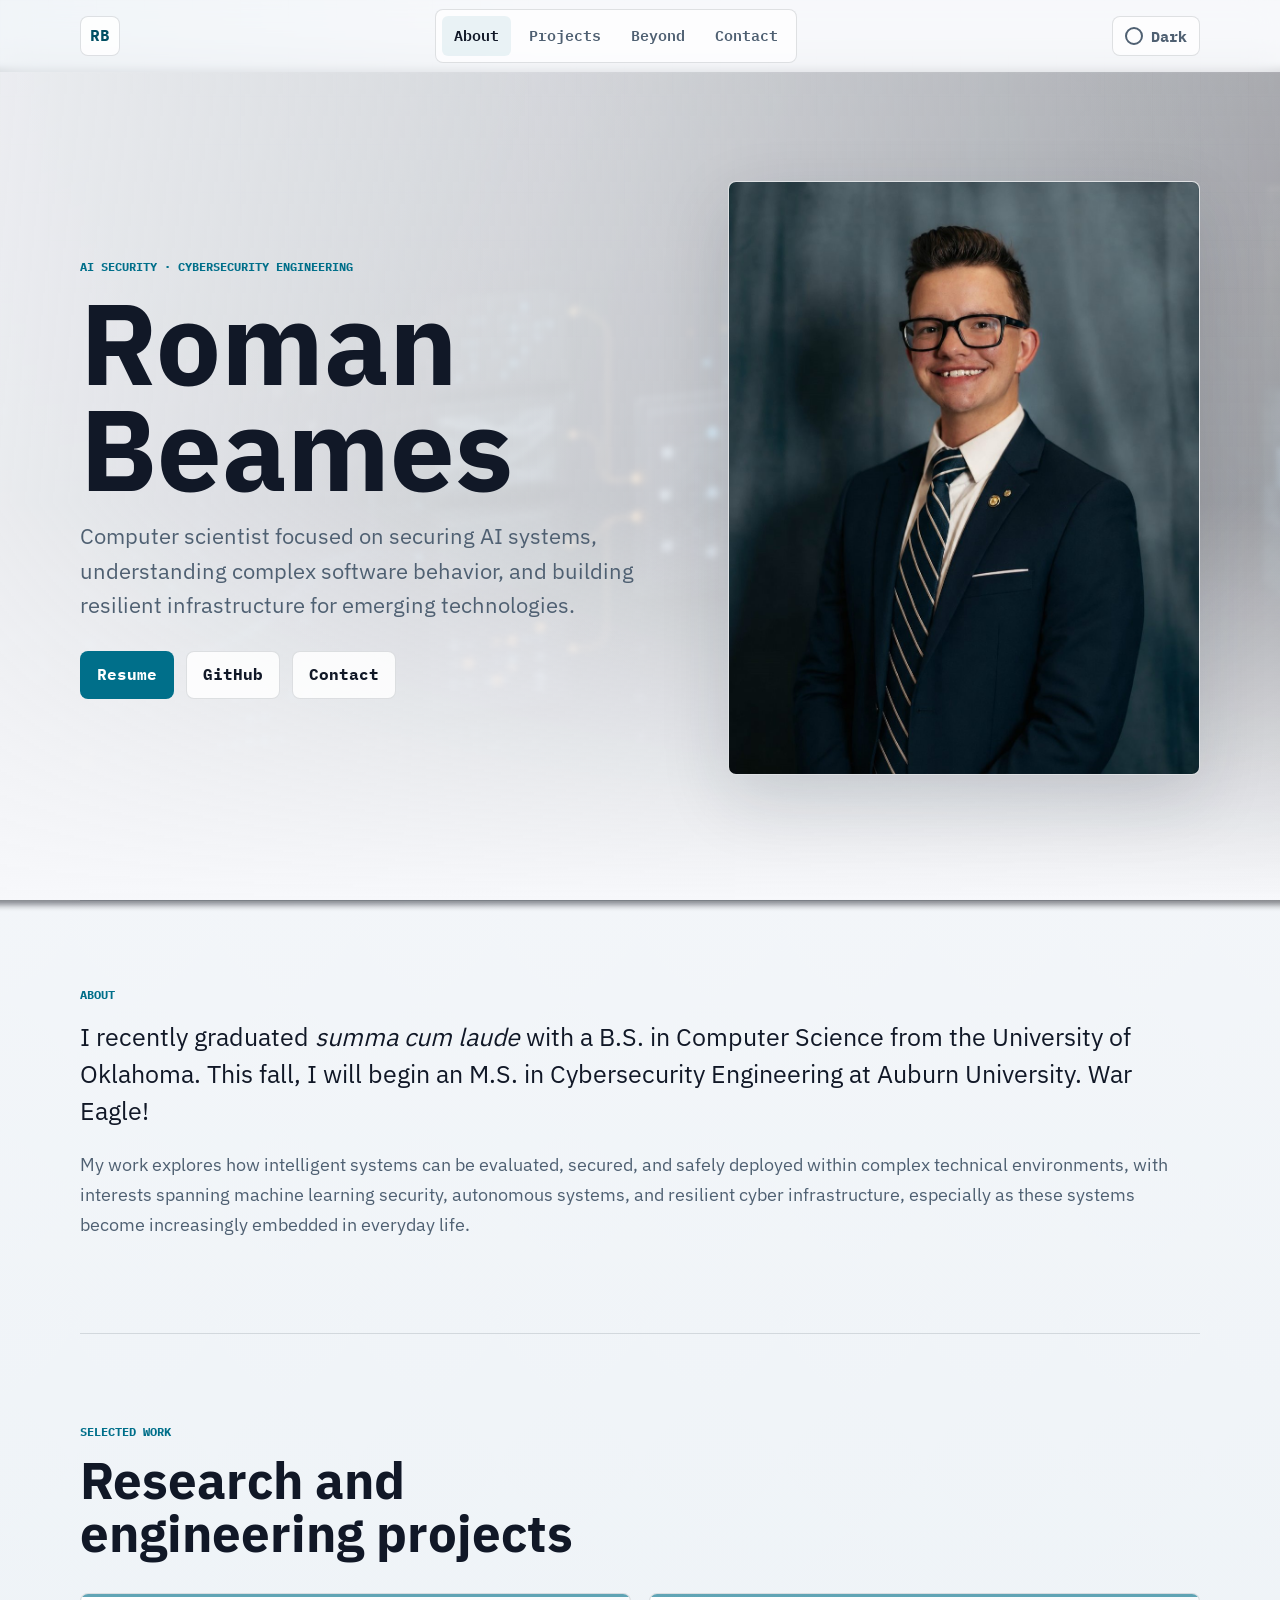
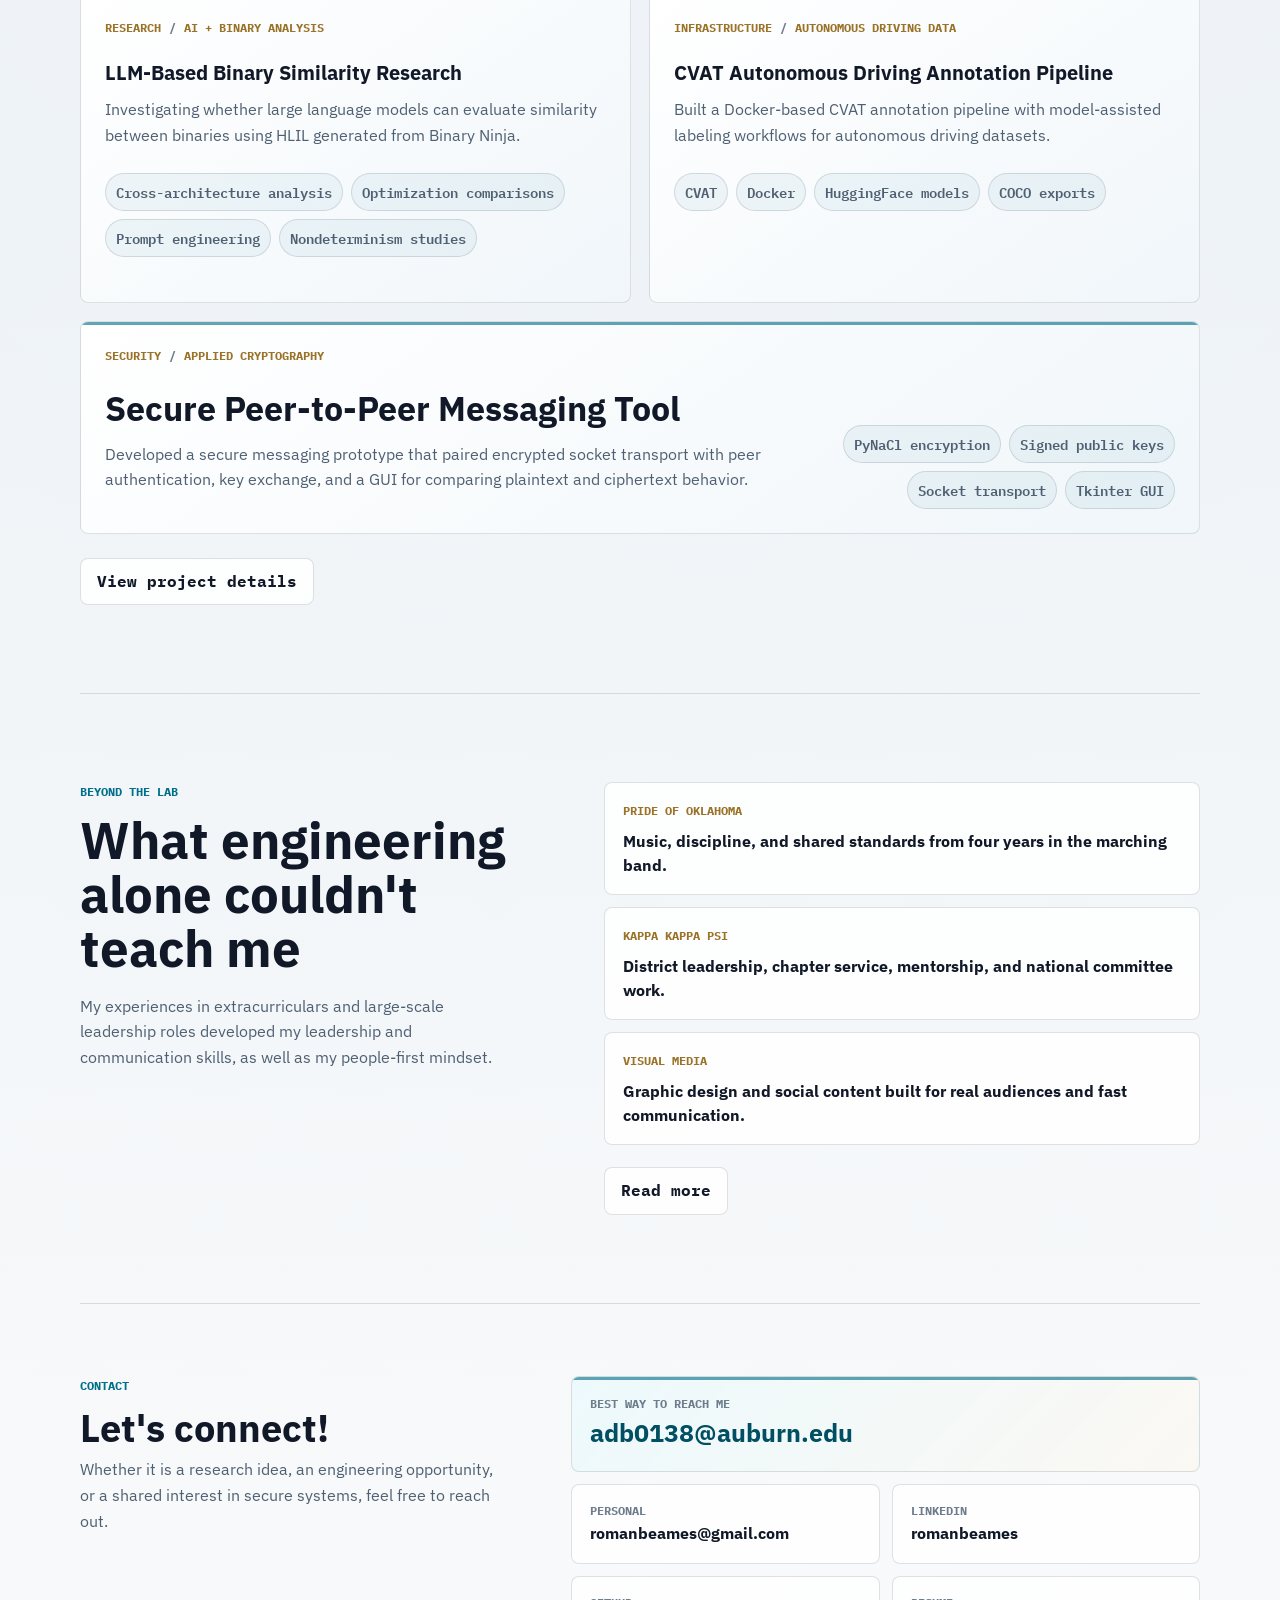
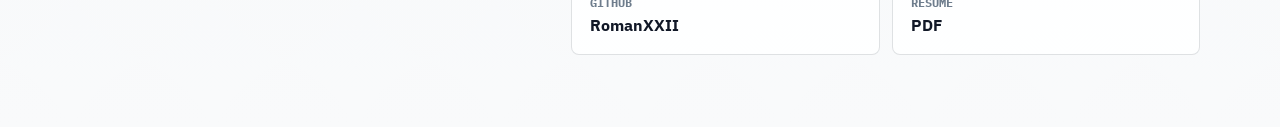
==== commit 0bfa0a88: "Switched font usage to self-host instead of Google Fonts" ====
--- a/index.html
+++ b/index.html
@@ -10,15 +10,9 @@
   <meta name="referrer" content="strict-origin-when-cross-origin" />
   <meta
     http-equiv="Content-Security-Policy"
-    content="default-src 'self'; base-uri 'self'; object-src 'none'; script-src 'self'; style-src 'self' https://fonts.googleapis.com; font-src 'self' https://fonts.gstatic.com; img-src 'self'; connect-src 'self'; form-action 'self'; upgrade-insecure-requests"
+    content="default-src 'self'; base-uri 'self'; object-src 'none'; script-src 'self'; style-src 'self'; font-src 'self'; img-src 'self'; connect-src 'self'; form-action 'self'; upgrade-insecure-requests"
   />
   <title>Roman Beames</title>
-  <link rel="preconnect" href="https://fonts.googleapis.com" />
-  <link rel="preconnect" href="https://fonts.gstatic.com" crossorigin />
-  <link
-    href="https://fonts.googleapis.com/css2?family=IBM+Plex+Mono:wght@400;500;600;700&family=IBM+Plex+Sans:wght@400;500;600;700;800&display=swap"
-    rel="stylesheet"
-  />
   <script src="assets/js/theme-init.js"></script>
   <link rel="stylesheet" href="assets/css/style.css" />
   <script src="assets/js/script.js" defer></script>
--- a/assets/css/style.css
+++ b/assets/css/style.css
@@ -1,3 +1,59 @@
+@font-face {
+  font-family: "IBM Plex Sans";
+  src: url("../fonts/ibm-plex-sans/ibm-plex-sans-latin-400.woff2") format("woff2");
+  font-display: swap;
+  font-style: normal;
+  font-weight: 400;
+}
+
+@font-face {
+  font-family: "IBM Plex Sans";
+  src: url("../fonts/ibm-plex-sans/ibm-plex-sans-latin-700.woff2") format("woff2");
+  font-display: swap;
+  font-style: normal;
+  font-weight: 700;
+}
+
+@font-face {
+  font-family: "IBM Plex Sans";
+  src: url("../fonts/ibm-plex-sans/ibm-plex-sans-latin-700.woff2") format("woff2");
+  font-display: swap;
+  font-style: normal;
+  font-weight: 800;
+}
+
+@font-face {
+  font-family: "IBM Plex Mono";
+  src: url("../fonts/ibm-plex-mono/ibm-plex-mono-latin-400.woff2") format("woff2");
+  font-display: swap;
+  font-style: normal;
+  font-weight: 400;
+}
+
+@font-face {
+  font-family: "IBM Plex Mono";
+  src: url("../fonts/ibm-plex-mono/ibm-plex-mono-latin-600.woff2") format("woff2");
+  font-display: swap;
+  font-style: normal;
+  font-weight: 600;
+}
+
+@font-face {
+  font-family: "IBM Plex Mono";
+  src: url("../fonts/ibm-plex-mono/ibm-plex-mono-latin-700.woff2") format("woff2");
+  font-display: swap;
+  font-style: normal;
+  font-weight: 700;
+}
+
+@font-face {
+  font-family: "IBM Plex Mono";
+  src: url("../fonts/ibm-plex-mono/ibm-plex-mono-latin-700.woff2") format("woff2");
+  font-display: swap;
+  font-style: normal;
+  font-weight: 800;
+}
+
 :root {
   color-scheme: dark;
   --font-sans: "IBM Plex Sans", system-ui, -apple-system, BlinkMacSystemFont, "Segoe UI", sans-serif;
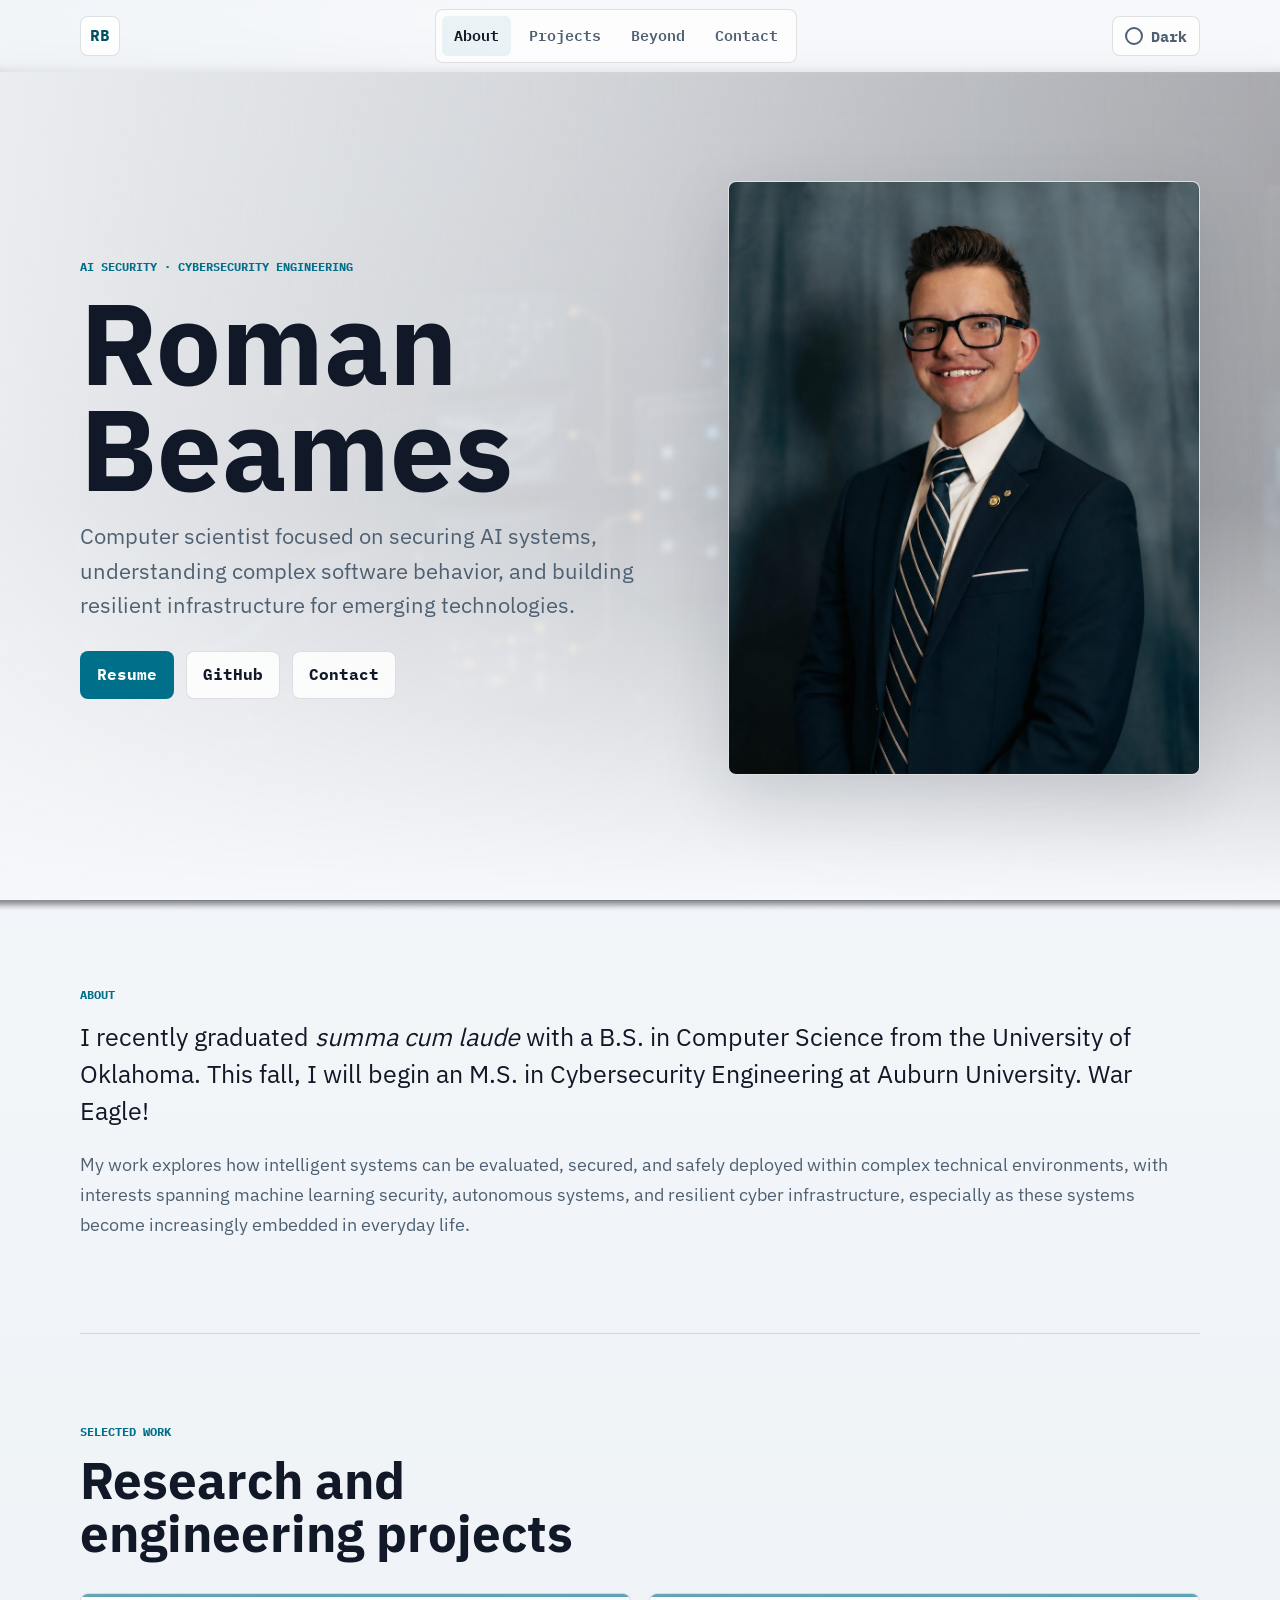
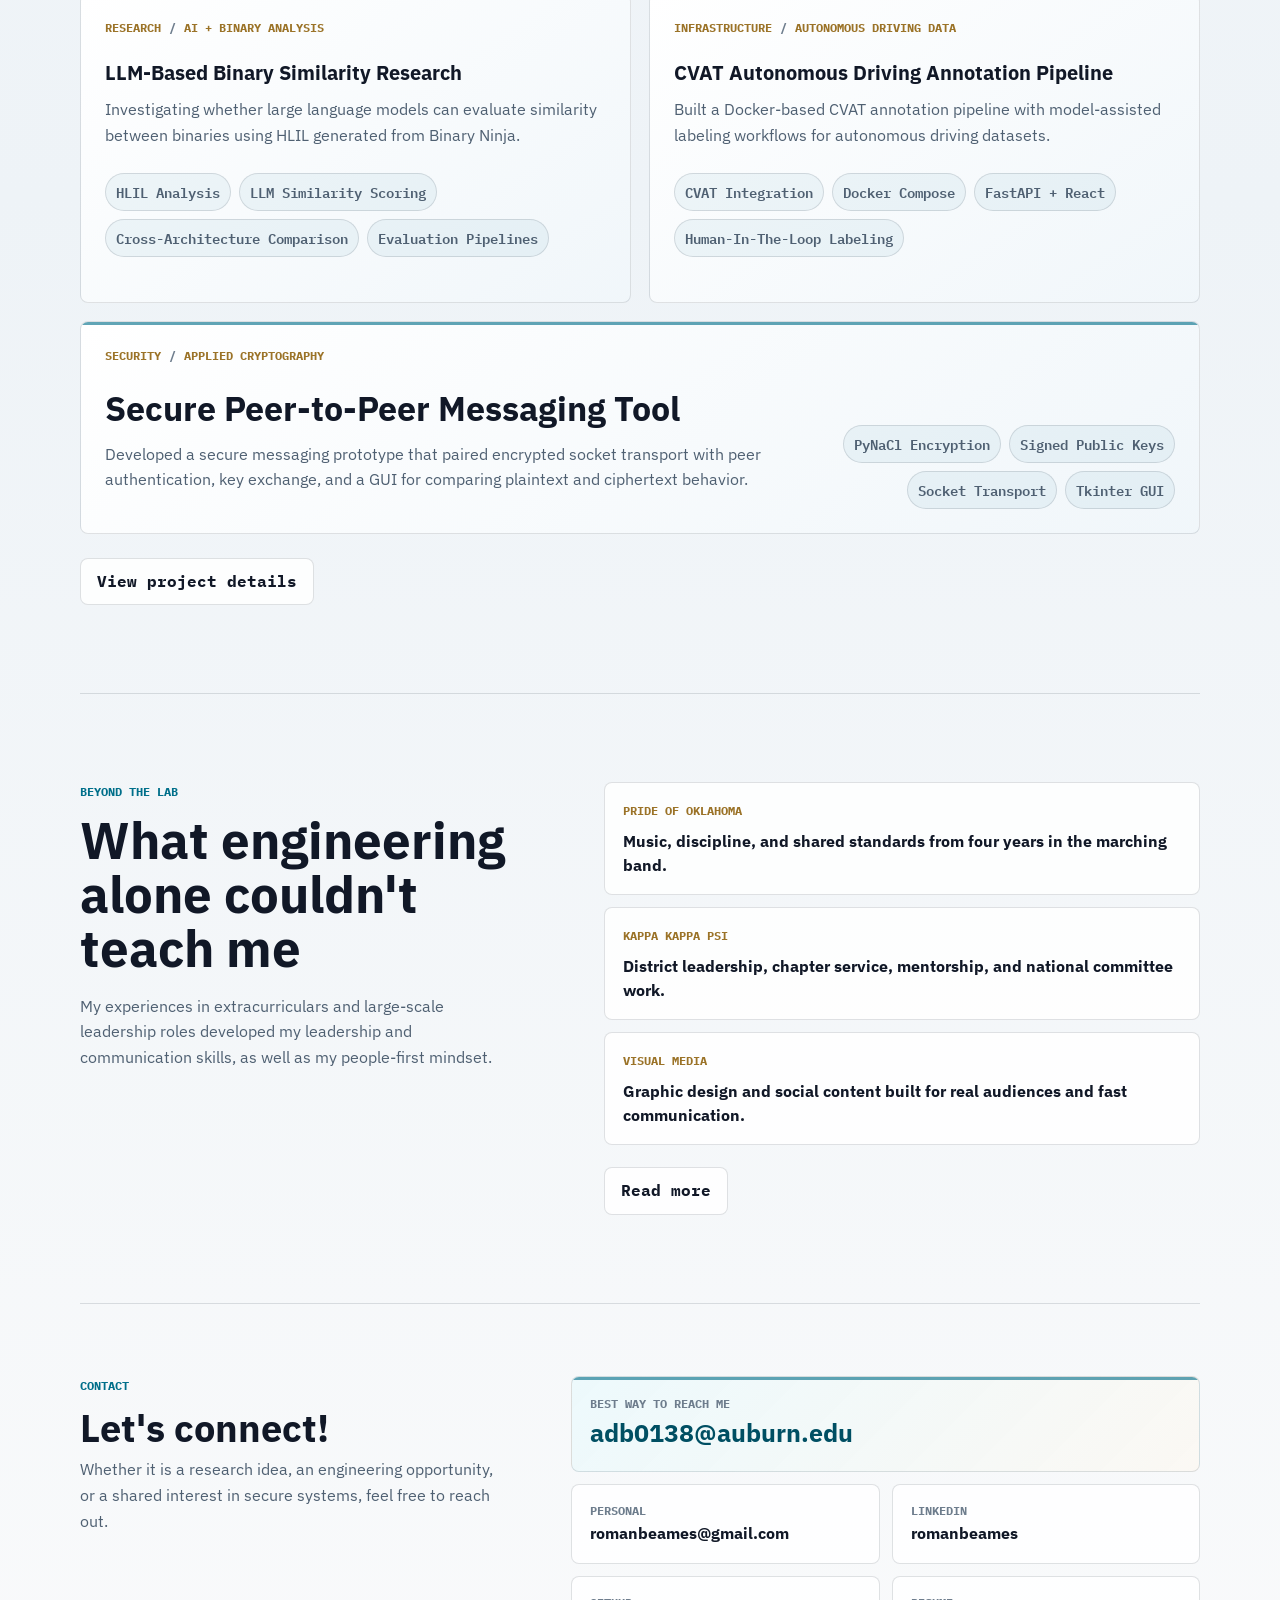
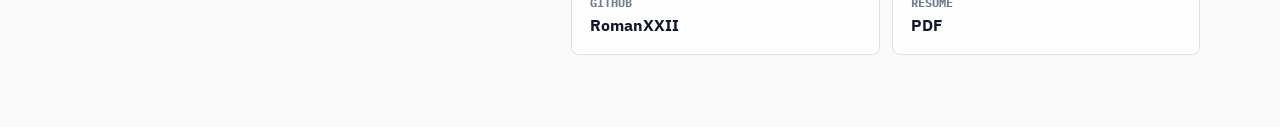
==== commit 77f4ee16: "Fixed homepage tag mismatch and alignment issue" ====
--- a/index.html
+++ b/index.html
@@ -96,10 +96,10 @@
             using HLIL generated from Binary Ninja.
           </p>
           <ul class="tag-list" aria-label="Project focus areas">
-            <li>Cross-architecture analysis</li>
-            <li>Optimization comparisons</li>
-            <li>Prompt engineering</li>
-            <li>Nondeterminism studies</li>
+            <li>HLIL Analysis</li>
+            <li>LLM Similarity Scoring</li>
+            <li>Cross-Architecture Comparison</li>
+            <li>Evaluation Pipelines</li>
           </ul>
         </article>
 
@@ -114,10 +114,10 @@
             for autonomous driving datasets.
           </p>
           <ul class="tag-list" aria-label="Project focus areas">
-            <li>CVAT</li>
-            <li>Docker</li>
-            <li>HuggingFace models</li>
-            <li>COCO exports</li>
+            <li>CVAT Integration</li>
+            <li>Docker Compose</li>
+            <li>FastAPI + React</li>
+            <li>Human-In-The-Loop Labeling</li>
           </ul>
         </article>
 
@@ -135,9 +135,9 @@
           </div>
           <div class="project-card-support">
             <ul class="tag-list" aria-label="Project focus areas">
-              <li>PyNaCl encryption</li>
-              <li>Signed public keys</li>
-              <li>Socket transport</li>
+              <li>PyNaCl Encryption</li>
+              <li>Signed Public Keys</li>
+              <li>Socket Transport</li>
               <li>Tkinter GUI</li>
             </ul>
           </div>
--- a/assets/css/style.css
+++ b/assets/css/style.css
@@ -1,1369 +1,7 @@
-@font-face {
-  font-family: "IBM Plex Sans";
-  src: url("../fonts/ibm-plex-sans/ibm-plex-sans-latin-400.woff2") format("woff2");
-  font-display: swap;
-  font-style: normal;
-  font-weight: 400;
-}
-
-@font-face {
-  font-family: "IBM Plex Sans";
-  src: url("../fonts/ibm-plex-sans/ibm-plex-sans-latin-700.woff2") format("woff2");
-  font-display: swap;
-  font-style: normal;
-  font-weight: 700;
-}
-
-@font-face {
-  font-family: "IBM Plex Sans";
-  src: url("../fonts/ibm-plex-sans/ibm-plex-sans-latin-700.woff2") format("woff2");
-  font-display: swap;
-  font-style: normal;
-  font-weight: 800;
-}
-
-@font-face {
-  font-family: "IBM Plex Mono";
-  src: url("../fonts/ibm-plex-mono/ibm-plex-mono-latin-400.woff2") format("woff2");
-  font-display: swap;
-  font-style: normal;
-  font-weight: 400;
-}
-
-@font-face {
-  font-family: "IBM Plex Mono";
-  src: url("../fonts/ibm-plex-mono/ibm-plex-mono-latin-600.woff2") format("woff2");
-  font-display: swap;
-  font-style: normal;
-  font-weight: 600;
-}
-
-@font-face {
-  font-family: "IBM Plex Mono";
-  src: url("../fonts/ibm-plex-mono/ibm-plex-mono-latin-700.woff2") format("woff2");
-  font-display: swap;
-  font-style: normal;
-  font-weight: 700;
-}
-
-@font-face {
-  font-family: "IBM Plex Mono";
-  src: url("../fonts/ibm-plex-mono/ibm-plex-mono-latin-700.woff2") format("woff2");
-  font-display: swap;
-  font-style: normal;
-  font-weight: 800;
-}
-
-:root {
-  color-scheme: dark;
-  --font-sans: "IBM Plex Sans", system-ui, -apple-system, BlinkMacSystemFont, "Segoe UI", sans-serif;
-  --font-mono: "IBM Plex Mono", "SFMono-Regular", Consolas, "Liberation Mono", monospace;
-  --bg: #080b10;
-  --bg-soft: #0d1219;
-  --panel: #111821;
-  --panel-strong: #151e29;
-  --text: #eef4f8;
-  --muted: #a7b4c2;
-  --subtle: #728195;
-  --line: rgba(176, 195, 215, 0.16);
-  --accent: #72d8e8;
-  --accent-strong: #a7edf4;
-  --warm: #d7b56d;
-  --header-bg: rgba(8, 11, 16, 0.62);
-  --surface-bg: rgba(17, 24, 33, 0.8);
-  --surface-bg-soft: rgba(13, 18, 25, 0.78);
-  --hover-bg: rgba(114, 216, 232, 0.08);
-  --grid-line: rgba(255, 255, 255, 0.025);
-  --grid-mask: rgba(0, 0, 0, 0.8);
-  --hero-image-border: rgba(255, 255, 255, 0.08);
-  --primary-text: #061015;
-  --card-bg: linear-gradient(145deg, rgba(21, 30, 41, 0.92), rgba(12, 17, 24, 0.92));
-  --card-bg-hover: linear-gradient(145deg, rgba(24, 35, 48, 0.96), rgba(13, 19, 27, 0.96));
-  --tag-bg: rgba(255, 255, 255, 0.035);
-  --page-bg:
-    radial-gradient(circle at top left, rgba(114, 216, 232, 0.1), transparent 34rem),
-    linear-gradient(180deg, #080b10 0%, #0b1017 52%, #080b10 100%);
-  --shadow: 0 24px 80px rgba(0, 0, 0, 0.35);
-  --radius: 8px;
-  --max-width: 1120px;
-}
-
-:root[data-theme="light"] {
-  color-scheme: light;
-  --bg: #f7f8fb;
-  --bg-soft: #eef3f7;
-  --panel: #ffffff;
-  --panel-strong: #f2f7fb;
-  --text: #111827;
-  --muted: #4f6072;
-  --subtle: #6e7d8d;
-  --line: rgba(31, 45, 61, 0.14);
-  --accent: #006f8a;
-  --accent-strong: #004f63;
-  --warm: #9b7328;
-  --header-bg: rgba(247, 248, 251, 0.74);
-  --surface-bg: rgba(255, 255, 255, 0.84);
-  --surface-bg-soft: rgba(255, 255, 255, 0.78);
-  --hover-bg: rgba(0, 111, 138, 0.08);
-  --grid-line: rgba(31, 45, 61, 0.045);
-  --grid-mask: rgba(0, 0, 0, 0.48);
-  --hero-image-border: rgba(31, 45, 61, 0.08);
-  --primary-text: #ffffff;
-  --card-bg: linear-gradient(145deg, rgba(255, 255, 255, 0.96), rgba(240, 246, 250, 0.96));
-  --card-bg-hover: linear-gradient(145deg, rgba(255, 255, 255, 1), rgba(233, 243, 248, 0.98));
-  --tag-bg: rgba(0, 111, 138, 0.055);
-  --page-bg:
-    radial-gradient(circle at top left, rgba(0, 111, 138, 0.1), transparent 34rem),
-    linear-gradient(180deg, #f7f8fb 0%, #eef3f7 54%, #f9fafb 100%);
-  --shadow: 0 24px 70px rgba(23, 37, 52, 0.14);
-}
-
-* {
-  box-sizing: border-box;
-}
-
-html {
-  scroll-behavior: smooth;
-  scroll-padding-top: 96px;
-}
-
-body {
-  margin: 0;
-  font-family: var(--font-sans);
-  background: var(--page-bg);
-  color: var(--text);
-  line-height: 1.6;
-  font-feature-settings: "ss01" 1;
-  transition: background 180ms ease, color 180ms ease;
-}
-
-body::before {
-  content: "";
-  position: fixed;
-  inset: 0;
-  pointer-events: none;
-  background-image:
-    linear-gradient(var(--grid-line) 1px, transparent 1px),
-    linear-gradient(90deg, var(--grid-line) 1px, transparent 1px);
-  background-size: 48px 48px;
-  mask-image: linear-gradient(to bottom, var(--grid-mask), transparent 70%);
-}
-
-a {
-  color: inherit;
-}
-
-img {
-  display: block;
-  max-width: 100%;
-  height: auto;
-}
-
-.section-wrap {
-  width: min(var(--max-width), calc(100% - 40px));
-  margin: 0 auto;
-}
-
-.skip-link {
-  position: fixed;
-  top: 12px;
-  left: 12px;
-  z-index: 100;
-  transform: translateY(calc(-100% - 24px));
-  border: 1px solid var(--line);
-  border-radius: var(--radius);
-  padding: 10px 14px;
-  background: var(--panel);
-  color: var(--text);
-  font-weight: 800;
-  text-decoration: none;
-  transition: transform 160ms ease;
-}
-
-.skip-link:focus-visible {
-  transform: translateY(0);
-  outline: 2px solid var(--accent);
-  outline-offset: 3px;
-}
-
-.site-header {
-  position: sticky;
-  top: 0;
-  z-index: 10;
-  display: flex;
-  align-items: center;
-  justify-content: space-between;
-  width: 100%;
-  min-height: 72px;
-  padding-inline: max(20px, calc((100% - var(--max-width)) / 2));
-  background: var(--header-bg);
-  backdrop-filter: blur(16px);
-}
-
-.brand {
-  display: inline-grid;
-  width: 40px;
-  height: 40px;
-  place-items: center;
-  border: 1px solid var(--line);
-  border-radius: var(--radius);
-  background: var(--surface-bg);
-  color: var(--accent-strong);
-  font-family: var(--font-mono);
-  font-weight: 800;
-  text-decoration: none;
-  box-shadow: inset 0 0 0 1px rgba(255, 255, 255, 0.04);
-}
-
-.site-nav {
-  display: flex;
-  gap: 6px;
-  padding: 6px;
-  border: 1px solid var(--line);
-  border-radius: var(--radius);
-  background: var(--surface-bg-soft);
-}
-
-.site-nav a {
-  border-radius: 6px;
-  padding: 8px 12px;
-  color: var(--muted);
-  font-family: var(--font-mono);
-  font-size: 0.92rem;
-  font-weight: 600;
-  text-decoration: none;
-  transition: color 160ms ease, background 160ms ease, border-color 160ms ease;
-}
-
-.site-nav a:hover {
-  color: var(--text);
-  background: var(--hover-bg);
-}
-
-.site-nav a[aria-current="page"] {
-  color: var(--text);
-  background: var(--hover-bg);
-}
-
-.theme-toggle {
-  display: inline-flex;
-  min-height: 40px;
-  align-items: center;
-  gap: 8px;
-  border: 1px solid var(--line);
-  border-radius: var(--radius);
-  padding: 8px 12px;
-  background: var(--surface-bg-soft);
-  color: var(--muted);
-  font-family: var(--font-mono);
-  font-size: 0.92rem;
-  font-weight: 700;
-  cursor: pointer;
-  transition: color 160ms ease, background 160ms ease, border-color 160ms ease;
-}
-
-.theme-toggle:hover {
-  border-color: color-mix(in srgb, var(--accent) 42%, transparent);
-  color: var(--text);
-  background: var(--hover-bg);
-}
-
-.brand:focus-visible,
-.skip-link:focus-visible,
-.site-nav a:focus-visible,
-.theme-toggle:focus-visible,
-.button:focus-visible,
-.beyond-card:focus-visible,
-.contact-panel a:focus-visible {
-  outline: 2px solid var(--accent);
-  outline-offset: 3px;
-}
-
-.theme-toggle-icon {
-  position: relative;
-  width: 18px;
-  height: 18px;
-  border: 2px solid currentColor;
-  border-radius: 50%;
-}
-
-.theme-toggle-icon::after {
-  content: "";
-  position: absolute;
-  top: -2px;
-  right: -2px;
-  width: 9px;
-  height: 9px;
-  border-radius: 50%;
-  background: var(--surface-bg-soft);
-  transition: opacity 160ms ease, transform 160ms ease;
-}
-
-:root[data-theme="light"] .theme-toggle-icon::after {
-  opacity: 0;
-  transform: translate(5px, -5px);
-}
-
-.hero {
-  position: relative;
-  isolation: isolate;
-  display: grid;
-  grid-template-columns: minmax(0, 1fr) minmax(320px, 0.78fr);
-  gap: 44px;
-  align-items: center;
-  min-height: calc(100svh - 72px);
-  padding: 72px 0 88px;
-}
-
-.hero::before,
-.hero::after {
-  content: "";
-  position: absolute;
-  top: 0;
-  bottom: 0;
-  left: 50%;
-  z-index: -2;
-  width: 100vw;
-  transform: translateX(-50%);
-  pointer-events: none;
-}
-
-.hero::before {
-  background: url("../images/hero/research-systems-hero.jpg") center / cover no-repeat;
-  filter: blur(3px) saturate(1.08) contrast(1.04);
-  opacity: 0.58;
-  transform: translateX(-50%) scale(1.012);
-}
-
-.hero::after {
-  z-index: -1;
-  background:
-    linear-gradient(90deg, rgba(8, 11, 16, 0.82) 0%, rgba(8, 11, 16, 0.5) 43%, rgba(8, 11, 16, 0.24) 100%),
-    linear-gradient(180deg, rgba(8, 11, 16, 0.22) 0%, rgba(8, 11, 16, 0.02) 52%, var(--bg) 100%);
-}
-
-:root[data-theme="light"] .hero::before {
-  opacity: 0.46;
-}
-
-:root[data-theme="light"] .hero::after {
-  background:
-    linear-gradient(90deg, rgba(247, 248, 251, 0.88) 0%, rgba(247, 248, 251, 0.58) 46%, rgba(247, 248, 251, 0.2) 100%),
-    linear-gradient(180deg, rgba(247, 248, 251, 0.14) 0%, rgba(247, 248, 251, 0) 52%, var(--bg) 100%);
-}
-
-.hero-copy {
-  max-width: 720px;
-}
-
-.eyebrow,
-.section-kicker,
-.project-meta {
-  color: var(--accent);
-  font-family: var(--font-mono);
-  font-size: 0.77rem;
-  font-weight: 800;
-  letter-spacing: 0;
-  text-transform: uppercase;
-}
-
-h1,
-h2,
-h3,
-p {
-  margin-top: 0;
-}
-
-h1 {
-  max-width: 860px;
-  margin-bottom: 18px;
-  font-size: clamp(3.25rem, 9vw, 7.4rem);
-  font-weight: 800;
-  line-height: 0.92;
-  letter-spacing: 0;
-  text-wrap: balance;
-}
-
-h2 {
-  margin-bottom: 18px;
-  font-size: clamp(2rem, 4vw, 3.4rem);
-  font-weight: 800;
-  line-height: 1.05;
-  letter-spacing: 0;
-  text-wrap: balance;
-}
-
-h3 {
-  margin-bottom: 12px;
-  font-size: 1.28rem;
-  line-height: 1.25;
-}
-
-.lead {
-  max-width: 680px;
-  margin-bottom: 28px;
-  color: var(--muted);
-  font-size: clamp(1.12rem, 2vw, 1.35rem);
-}
-
-.hero-actions {
-  display: flex;
-  flex-wrap: wrap;
-  gap: 12px;
-}
-
-.button {
-  display: inline-flex;
-  min-height: 44px;
-  align-items: center;
-  justify-content: center;
-  border: 1px solid var(--line);
-  border-radius: var(--radius);
-  padding: 10px 16px;
-  font-family: var(--font-mono);
-  font-weight: 700;
-  text-decoration: none;
-  transition: transform 160ms ease, border-color 160ms ease, background 160ms ease;
-}
-
-.button:hover {
-  transform: translateY(-1px);
-  border-color: color-mix(in srgb, var(--accent) 52%, transparent);
-}
-
-.button.primary {
-  background: var(--accent);
-  color: var(--primary-text);
-  border-color: transparent;
-}
-
-.button.secondary {
-  background: var(--surface-bg);
-  color: var(--text);
-}
-
-.hero-visual {
-  position: relative;
-  margin: 0;
-  border: 1px solid var(--line);
-  border-radius: var(--radius);
-  overflow: hidden;
-  background: var(--panel);
-  box-shadow: var(--shadow);
-}
-
-.hero-visual::after {
-  content: "";
-  position: absolute;
-  inset: 0;
-  border: 1px solid var(--hero-image-border);
-  pointer-events: none;
-}
-
-.hero-visual img {
-  width: 100%;
-  min-height: 420px;
-  object-fit: cover;
-}
-
-@keyframes rise-in {
-  from {
-    opacity: 0;
-    translate: 0 18px;
-  }
-
-  to {
-    opacity: 1;
-    translate: 0 0;
-  }
-}
-
-.hero-copy > *,
-.hero-visual,
-.page-hero > *,
-.project-card,
-.beyond-card,
-.detail-card,
-.stack-photo,
-.story-block,
-.contact-panel a {
-  animation: rise-in 560ms cubic-bezier(0.16, 1, 0.3, 1) both;
-}
-
-.hero-copy > :nth-child(1),
-.page-hero > :nth-child(1) {
-  animation-delay: 80ms;
-}
-
-.hero-copy > :nth-child(2),
-.page-hero > :nth-child(2),
-.project-card:nth-child(1),
-.detail-card:nth-child(1),
-.stack-photo:nth-child(1),
-.story-block:nth-child(1),
-.contact-panel a:nth-child(1) {
-  animation-delay: 150ms;
-}
-
-.hero-copy > :nth-child(3),
-.page-hero > :nth-child(3),
-.project-card:nth-child(2),
-.detail-card:nth-child(2),
-.stack-photo:nth-child(2),
-.story-block:nth-child(2),
-.contact-panel a:nth-child(2) {
-  animation-delay: 220ms;
-}
-
-.hero-copy > :nth-child(4),
-.project-card:nth-child(3),
-.detail-card:nth-child(3),
-.stack-photo:nth-child(3),
-.story-block:nth-child(3),
-.contact-panel a:nth-child(3) {
-  animation-delay: 290ms;
-}
-
-.hero-visual,
-.stack-photo:nth-child(4),
-.contact-panel a:nth-child(n + 4) {
-  animation-delay: 360ms;
-}
-
-.site-footer,
-.beyond-section {
-  display: grid;
-  grid-template-columns: minmax(260px, 0.8fr) minmax(0, 1fr);
-  gap: 48px;
-  padding: 88px 0;
-  border-top: 1px solid var(--line);
-}
-
-.about-section {
-  padding: 84px 0 92px;
-  border-top: 1px solid var(--line);
-}
-
-.about-content {
-  color: var(--muted);
-}
-
-.about-content .section-kicker {
-  margin-bottom: 14px;
-}
-
-.about-copy {
-  font-size: clamp(1.12rem, 1.25vw, 1.2rem);
-  line-height: 1.68;
-}
-
-.about-copy p {
-  margin-bottom: 20px;
-}
-
-.about-copy p:last-child {
-  margin-bottom: 0;
-}
-
-.about-lead {
-  color: var(--text);
-  font-size: clamp(1.32rem, 2vw, 1.55rem);
-  line-height: 1.5;
-}
-
-.section-heading {
-  max-width: 760px;
-  margin-bottom: 32px;
-}
-
-#projects,
-.beyond-section {
-  padding: 88px 0;
-  border-top: 1px solid var(--line);
-}
-
-.project-grid {
-  display: grid;
-  grid-template-columns: repeat(2, minmax(0, 1fr));
-  gap: 18px;
-}
-
-.project-card {
-  position: relative;
-  overflow: hidden;
-  min-height: 310px;
-  padding: 24px;
-  border: 1px solid var(--line);
-  border-radius: var(--radius);
-  background: var(--card-bg), var(--panel);
-  transition: transform 180ms ease, border-color 180ms ease, background 180ms ease;
-}
-
-.project-card::before,
-.detail-card::before,
-.contact-panel .primary-contact::before {
-  content: "";
-  position: absolute;
-  inset: 0 0 auto;
-  height: 3px;
-  background: var(--accent);
-  opacity: 0.62;
-  pointer-events: none;
-}
-
-.project-card:hover {
-  transform: translateY(-3px);
-  border-color: color-mix(in srgb, var(--accent) 36%, transparent);
-  background: var(--card-bg-hover), var(--panel-strong);
-}
-
-.project-meta {
-  display: flex;
-  flex-wrap: wrap;
-  gap: 8px;
-  margin-bottom: 22px;
-  color: var(--warm);
-}
-
-.project-meta span + span::before {
-  content: "/";
-  margin-right: 8px;
-  color: var(--subtle);
-}
-
-.project-card p {
-  color: var(--muted);
-}
-
-.project-card-featured {
-  display: grid;
-  grid-column: 1 / -1;
-  grid-template-columns: minmax(0, 1fr) minmax(280px, 0.58fr);
-  gap: 32px;
-  align-items: end;
-  min-height: auto;
-}
-
-.project-card-featured h3 {
-  max-width: 620px;
-  font-size: clamp(1.45rem, 3vw, 2.1rem);
-}
-
-.project-card-featured p {
-  max-width: 680px;
-}
-
-.project-card-featured .tag-list {
-  justify-content: flex-end;
-  margin-top: 0;
-}
-
-.section-action {
-  margin-top: 24px;
-}
-
-.tag-list {
-  display: flex;
-  flex-wrap: wrap;
-  gap: 8px;
-  margin: 24px 0 0;
-  padding: 0;
-  list-style: none;
-}
-
-.tag-list li {
-  border: 1px solid var(--line);
-  border-radius: 999px;
-  padding: 7px 10px;
-  background: var(--tag-bg);
-  color: var(--muted);
-  font-family: var(--font-mono);
-  font-size: 0.86rem;
-  font-weight: 600;
-}
-
-.beyond-heading p:not(.section-kicker) {
-  max-width: 440px;
-  margin-bottom: 0;
-  color: var(--muted);
-}
-
-.beyond-pathways {
-  display: grid;
-  gap: 12px;
-}
-
-.beyond-card {
-  display: grid;
-  gap: 8px;
-  border: 1px solid var(--line);
-  border-radius: var(--radius);
-  padding: 18px;
-  background: var(--surface-bg);
-  text-decoration: none;
-  transition: transform 160ms ease, border-color 160ms ease, background 160ms ease;
-}
-
-.beyond-card:hover {
-  transform: translateY(-1px);
-  border-color: color-mix(in srgb, var(--accent) 36%, transparent);
-  background: var(--hover-bg);
-}
-
-.beyond-card span {
-  color: var(--warm);
-  font-family: var(--font-mono);
-  font-size: 0.77rem;
-  font-weight: 800;
-  text-transform: uppercase;
-}
-
-.beyond-card strong {
-  color: var(--text);
-  font-size: 1.02rem;
-  font-weight: 700;
-  line-height: 1.45;
-}
-
-.beyond-pathways .button {
-  width: fit-content;
-  margin-top: 10px;
-}
-
-.detail-page {
-  padding-bottom: 56px;
-}
-
-.page-hero {
-  padding: 64px 0 28px;
-}
-
-.page-hero h1 {
-  max-width: 980px;
-  font-size: clamp(2.4rem, 6vw, 4.6rem);
-  line-height: 1;
-}
-
-.story-layout {
-  display: grid;
-  grid-template-columns: minmax(260px, 0.72fr) minmax(0, 1fr);
-  gap: 56px;
-  align-items: start;
-  padding: 32px 0 80px;
-}
-
-.photo-stack {
-  position: sticky;
-  top: 96px;
-  display: grid;
-  gap: 20px;
-  margin: 0;
-}
-
-.stack-photo {
-  width: min(100%, 360px);
-  margin: 0;
-}
-
-.stack-photo:nth-child(even) {
-  justify-self: end;
-}
-
-.stack-photo img,
-.photo-placeholder {
-  width: 100%;
-  aspect-ratio: 4 / 3;
-  border: 1px solid var(--line);
-  border-radius: var(--radius);
-  background:
-    linear-gradient(145deg, rgba(114, 216, 232, 0.14), rgba(215, 181, 109, 0.12)),
-    var(--surface-bg);
-  box-shadow: var(--shadow);
-  object-fit: cover;
-}
-
-.graphic-photo img {
-  aspect-ratio: auto;
-  height: auto;
-  object-fit: contain;
-}
-
-.photo-placeholder {
-  display: grid;
-  place-items: center;
-  color: var(--subtle);
-  font-size: 0.88rem;
-  font-weight: 800;
-  text-transform: uppercase;
-}
-
-.stack-photo figcaption {
-  margin-top: 8px;
-  color: var(--subtle);
-  font-size: 0.86rem;
-  font-weight: 700;
-}
-
-.story-content {
-  display: grid;
-  gap: 24px;
-}
-
-.story-block {
-  border-top: 1px solid var(--line);
-  padding-top: 28px;
-}
-
-.story-block:first-child {
-  border-top: 0;
-  padding-top: 0;
-}
-
-.story-block h2 {
-  max-width: 760px;
-  font-size: clamp(1.8rem, 3vw, 2.65rem);
-}
-
-.story-block p:not(.section-kicker) {
-  max-width: 760px;
-  color: var(--muted);
-}
-
-.story-return {
-  padding-top: 8px;
-}
-
-.detail-grid,
-.detail-list {
-  display: grid;
-  gap: 14px;
-  padding: 18px 0 64px;
-}
-
-.detail-grid {
-  grid-template-columns: repeat(2, minmax(0, 1fr));
-}
-
-.detail-card {
-  position: relative;
-  overflow: hidden;
-  border: 1px solid var(--line);
-  border-radius: var(--radius);
-  padding: 26px;
-  background:
-    linear-gradient(145deg, rgba(114, 216, 232, 0.1), rgba(215, 181, 109, 0.065)),
-    var(--surface-bg);
-  box-shadow: 0 18px 54px rgba(0, 0, 0, 0.16);
-}
-
-.detail-card h2 {
-  font-size: clamp(1.55rem, 3vw, 2.35rem);
-}
-
-.detail-card p {
-  color: var(--muted);
-}
-
-.detail-card p:last-child,
-.detail-card .tag-list:last-child {
-  margin-bottom: 0;
-}
-
-.project-detail-card {
-  padding: 0;
-  overflow: hidden;
-  transition: border-color 180ms ease, background 180ms ease, box-shadow 180ms ease;
-}
-
-.project-detail-card:hover,
-.project-detail-card[open] {
-  border-color: color-mix(in srgb, var(--accent) 44%, transparent);
-  background:
-    linear-gradient(145deg, rgba(114, 216, 232, 0.15), rgba(215, 181, 109, 0.1)),
-    var(--surface-bg);
-  box-shadow: 0 22px 66px rgba(0, 0, 0, 0.22);
-}
-
-.project-detail-card summary {
-  position: relative;
-  display: grid;
-  gap: 0;
-  min-height: 0;
-  align-content: start;
-  padding: 28px 32px 30px;
-  cursor: pointer;
-  list-style: none;
-}
-
-.project-detail-card summary::-webkit-details-marker {
-  display: none;
-}
-
-.project-detail-card summary:focus-visible {
-  outline: 2px solid var(--accent);
-  outline-offset: -6px;
-}
-
-.project-summary-heading {
-  display: block;
-  max-width: 980px;
-  margin-top: 10px;
-  color: var(--text);
-  font-size: clamp(1.55rem, 3vw, 2.45rem);
-  font-weight: 800;
-  line-height: 1.12;
-}
-
-.project-summary-copy {
-  display: block;
-  max-width: 840px;
-  margin-top: 14px;
-  color: var(--muted);
-  font-size: clamp(1rem, 1.4vw, 1.08rem);
-  line-height: 1.58;
-}
-
-.project-summary-tags {
-  margin-top: 18px;
-}
-
-.project-summary-tags li {
-  border: 1px solid color-mix(in srgb, var(--warm) 38%, transparent);
-  border-radius: 999px;
-  background: color-mix(in srgb, var(--warm) 11%, transparent);
-  color: var(--warm);
-  font-size: 0.86rem;
-  font-weight: 700;
-  padding: 7px 10px;
-}
-
-.project-card-body {
-  padding: 0 32px 32px;
-  border-top: 1px solid color-mix(in srgb, var(--accent) 18%, transparent);
-}
-
-.project-card-body p {
-  color: var(--text);
-  max-width: 900px;
-}
-
-.project-card-body p:first-child {
-  margin-top: 24px;
-}
-
-.expand-control {
-  display: inline-flex;
-  width: fit-content;
-  min-height: 40px;
-  align-items: center;
-  justify-content: center;
-  margin-top: 22px;
-  border: 1px solid color-mix(in srgb, var(--accent) 36%, transparent);
-  border-radius: var(--radius);
-  padding: 9px 14px;
-  background: color-mix(in srgb, var(--accent) 8%, transparent);
-  color: var(--accent-strong);
-  font-family: var(--font-mono);
-  font-size: 0.92rem;
-  font-weight: 800;
-  transition: border-color 160ms ease, background 160ms ease, color 160ms ease;
-}
-
-.expand-control::before {
-  content: "Expand project";
-}
-
-.expand-control::after {
-  content: "+";
-  margin-left: 10px;
-  color: var(--warm);
-  font-size: 1rem;
-}
-
-.project-detail-card[open] .expand-control {
-  border-color: rgba(215, 181, 109, 0.42);
-  background: rgba(215, 181, 109, 0.09);
-  color: var(--warm);
-}
-
-.project-detail-card[open] .expand-control::before {
-  content: "Collapse project";
-}
-
-.project-detail-card[open] .expand-control::after {
-  content: "-";
-}
-
-.project-links {
-  display: flex;
-  flex-wrap: wrap;
-  gap: 12px;
-  align-items: center;
-  margin-top: 22px;
-}
-
-.project-note {
-  color: var(--subtle);
-  font-size: 0.92rem;
-}
-
-.project-media-grid {
-  display: grid;
-  grid-template-columns: repeat(2, minmax(0, 1fr));
-  gap: 16px;
-  margin: 28px 0 22px;
-}
-
-.media-preview {
-  overflow: hidden;
-  border: 1px solid color-mix(in srgb, var(--accent) 24%, transparent);
-  border-radius: var(--radius);
-  background:
-    linear-gradient(145deg, rgba(114, 216, 232, 0.06), rgba(215, 181, 109, 0.045)),
-    var(--surface-bg-soft);
-  color: var(--text);
-  text-decoration: none;
-  transition: transform 160ms ease, border-color 160ms ease, background 160ms ease;
-}
-
-.media-preview:hover {
-  transform: translateY(-1px);
-  border-color: color-mix(in srgb, var(--accent) 36%, transparent);
-  background: var(--hover-bg);
-}
-
-.media-preview img {
-  width: 100%;
-  min-height: 220px;
-  aspect-ratio: 16 / 9;
-  border-bottom: 1px solid var(--line);
-  background: var(--panel);
-  object-fit: contain;
-}
-
-.research-media-grid .media-preview-wide {
-  grid-column: 1 / -1;
-}
-
-.annotation-media-grid .media-preview-wide {
-  grid-column: 1 / -1;
-}
-
-.research-media-grid .media-preview-wide img {
-  min-height: 240px;
-  aspect-ratio: 21 / 7;
-}
-
-.annotation-media-grid .media-preview-wide img {
-  min-height: 280px;
-  aspect-ratio: 16 / 8;
-}
-
-.media-preview span {
-  display: block;
-  padding: 10px 12px;
-  color: var(--muted);
-  font-family: var(--font-mono);
-  font-size: 0.88rem;
-  font-weight: 700;
-}
-
-.protocol-panel {
-  margin-top: 22px;
-  border: 1px solid rgba(215, 181, 109, 0.26);
-  border-radius: var(--radius);
-  background:
-    linear-gradient(145deg, rgba(215, 181, 109, 0.075), rgba(114, 216, 232, 0.045)),
-    rgba(0, 0, 0, 0.16);
-}
-
-.protocol-panel-header {
-  display: flex;
-  flex-wrap: wrap;
-  gap: 10px;
-  align-items: center;
-  justify-content: space-between;
-  padding: 14px 16px;
-  border-bottom: 1px solid rgba(215, 181, 109, 0.22);
-}
-
-.protocol-panel-header h3 {
-  margin: 0;
-  font-size: 1rem;
-}
-
-.protocol-panel-header a {
-  color: var(--accent);
-  font-family: var(--font-mono);
-  font-size: 0.84rem;
-  font-weight: 800;
-  text-decoration: none;
-}
-
-.protocol-panel-header a:hover {
-  color: var(--accent-strong);
-}
-
-.protocol-panel pre {
-  max-height: 380px;
-  margin: 0;
-  overflow: auto;
-  padding: 16px;
-}
-
-.protocol-panel code {
-  color: var(--text);
-  font-family: var(--font-mono);
-  font-size: 0.88rem;
-  line-height: 1.55;
-  white-space: pre;
-}
-
-.contact-page-panel {
-  padding: 24px 0 80px;
-}
-
-.site-footer {
-  align-items: start;
-  grid-template-columns: minmax(260px, 0.68fr) minmax(0, 1fr);
-  gap: 64px;
-  padding: 72px 0;
-}
-
-.contact-copy h2 {
-  margin-bottom: 10px;
-  font-size: clamp(1.65rem, 3vw, 2.35rem);
-}
-
-.contact-copy p:not(.section-kicker) {
-  max-width: 620px;
-  margin-bottom: 0;
-  color: var(--muted);
-}
-
-.contact-panel {
-  display: grid;
-  grid-template-columns: repeat(2, minmax(0, 1fr));
-  gap: 12px;
-}
-
-.contact-panel a {
-  position: relative;
-  overflow: hidden;
-  display: flex;
-  min-height: 74px;
-  flex-direction: column;
-  justify-content: center;
-  border: 1px solid var(--line);
-  border-radius: var(--radius);
-  padding: 16px 18px;
-  background: var(--surface-bg);
-  text-decoration: none;
-  transition: transform 160ms ease, border-color 160ms ease, background 160ms ease;
-}
-
-.contact-panel a:hover {
-  transform: translateY(-1px);
-  border-color: color-mix(in srgb, var(--accent) 36%, transparent);
-  background: var(--hover-bg);
-}
-
-.contact-panel .primary-contact {
-  grid-column: 1 / -1;
-  min-height: 96px;
-  background:
-    linear-gradient(135deg, rgba(114, 216, 232, 0.12), rgba(215, 181, 109, 0.08)),
-    var(--surface-bg);
-}
-
-.contact-panel .primary-contact:hover {
-  border-color: color-mix(in srgb, var(--warm) 38%, transparent);
-}
-
-.contact-panel span {
-  color: var(--subtle);
-  font-family: var(--font-mono);
-  font-size: 0.78rem;
-  font-weight: 800;
-  text-transform: uppercase;
-}
-
-.contact-panel strong {
-  overflow-wrap: anywhere;
-  color: var(--text);
-  font-size: 1rem;
-  font-weight: 700;
-}
-
-.primary-contact strong {
-  color: var(--accent-strong);
-  font-size: clamp(1.25rem, 2vw, 1.55rem);
-}
-
-@media (max-width: 860px) {
-  .site-header {
-    align-items: flex-start;
-    flex-direction: column;
-    gap: 12px;
-    padding-block: 16px;
-  }
-
-  .site-nav {
-    width: 100%;
-    overflow-x: auto;
-  }
-
-  .hero,
-  .about-section,
-  .site-footer,
-  .beyond-section,
-  .story-layout {
-    grid-template-columns: 1fr;
-  }
-
-  .hero {
-    min-height: auto;
-    padding-top: 56px;
-  }
-
-  .hero-visual img {
-    min-height: 300px;
-  }
-
-  .project-grid,
-  .detail-grid {
-    grid-template-columns: 1fr;
-  }
-
-  .project-card {
-    min-height: auto;
-  }
-
-  .project-card-featured {
-    grid-template-columns: 1fr;
-  }
-
-  .project-card-featured .tag-list {
-    justify-content: flex-start;
-  }
-
-  .project-detail-card summary {
-    padding: 26px 28px 28px;
-  }
-
-  .project-card-body {
-    padding: 0 28px 28px;
-  }
-
-  .contact-panel {
-    grid-template-columns: 1fr;
-  }
-
-  .project-media-grid {
-    grid-template-columns: 1fr;
-  }
-
-  .media-preview img,
-  .research-media-grid .media-preview-wide img {
-    min-height: 210px;
-  }
-
-  .photo-stack {
-    position: static;
-    grid-template-columns: 1fr;
-  }
-
-  .stack-photo,
-  .stack-photo:nth-child(even) {
-    justify-self: stretch;
-    width: 100%;
-  }
-}
-
-@media (max-width: 540px) {
-  .section-wrap {
-    width: min(100% - 28px, var(--max-width));
-  }
-
-  .site-header {
-    padding-inline: 14px;
-  }
-
-  .site-nav a {
-    padding: 8px 10px;
-  }
-
-  .hero,
-  .about-section,
-  #projects,
-  .beyond-section {
-    padding: 56px 0;
-  }
-
-  .page-hero {
-    padding: 56px 0 24px;
-  }
-
-  .story-layout {
-    padding-bottom: 56px;
-  }
-
-  .hero-actions .button {
-    width: 100%;
-  }
-
-  .project-detail-card summary {
-    padding: 22px;
-  }
-
-  .project-card-body {
-    padding: 0 22px 24px;
-  }
-
-  .project-summary-heading {
-    font-size: clamp(1.45rem, 9vw, 2.1rem);
-    line-height: 1.12;
-  }
-
-  .project-summary-copy {
-    margin-top: 12px;
-  }
-
-  .project-summary-tags {
-    margin-top: 16px;
-  }
-
-  .expand-control {
-    margin-top: 20px;
-  }
-
-  .media-preview img,
-  .research-media-grid .media-preview-wide img {
-    min-height: 210px;
-  }
-}
-
-@media (prefers-reduced-motion: reduce) {
-  .hero-copy > *,
-  .hero-visual,
-  .page-hero > *,
-  .project-card,
-  .beyond-card,
-  .detail-card,
-  .stack-photo,
-  .story-block,
-  .contact-panel a {
-    opacity: 1 !important;
-    translate: 0 0 !important;
-    transform: none !important;
-  }
-
-  *,
-  *::before,
-  *::after {
-    scroll-behavior: auto !important;
-    transition-duration: 0.01ms !important;
-    animation-duration: 0.01ms !important;
-    animation-iteration-count: 1 !important;
-  }
-}
+/* Main stylesheet entry point. Keep imports ordered from global foundations to page-level overrides. */
+@import url("./fonts.css");
+@import url("./tokens.css");
+@import url("./base.css");
+@import url("./shell.css");
+@import url("./sections.css");
+@import url("./responsive.css");
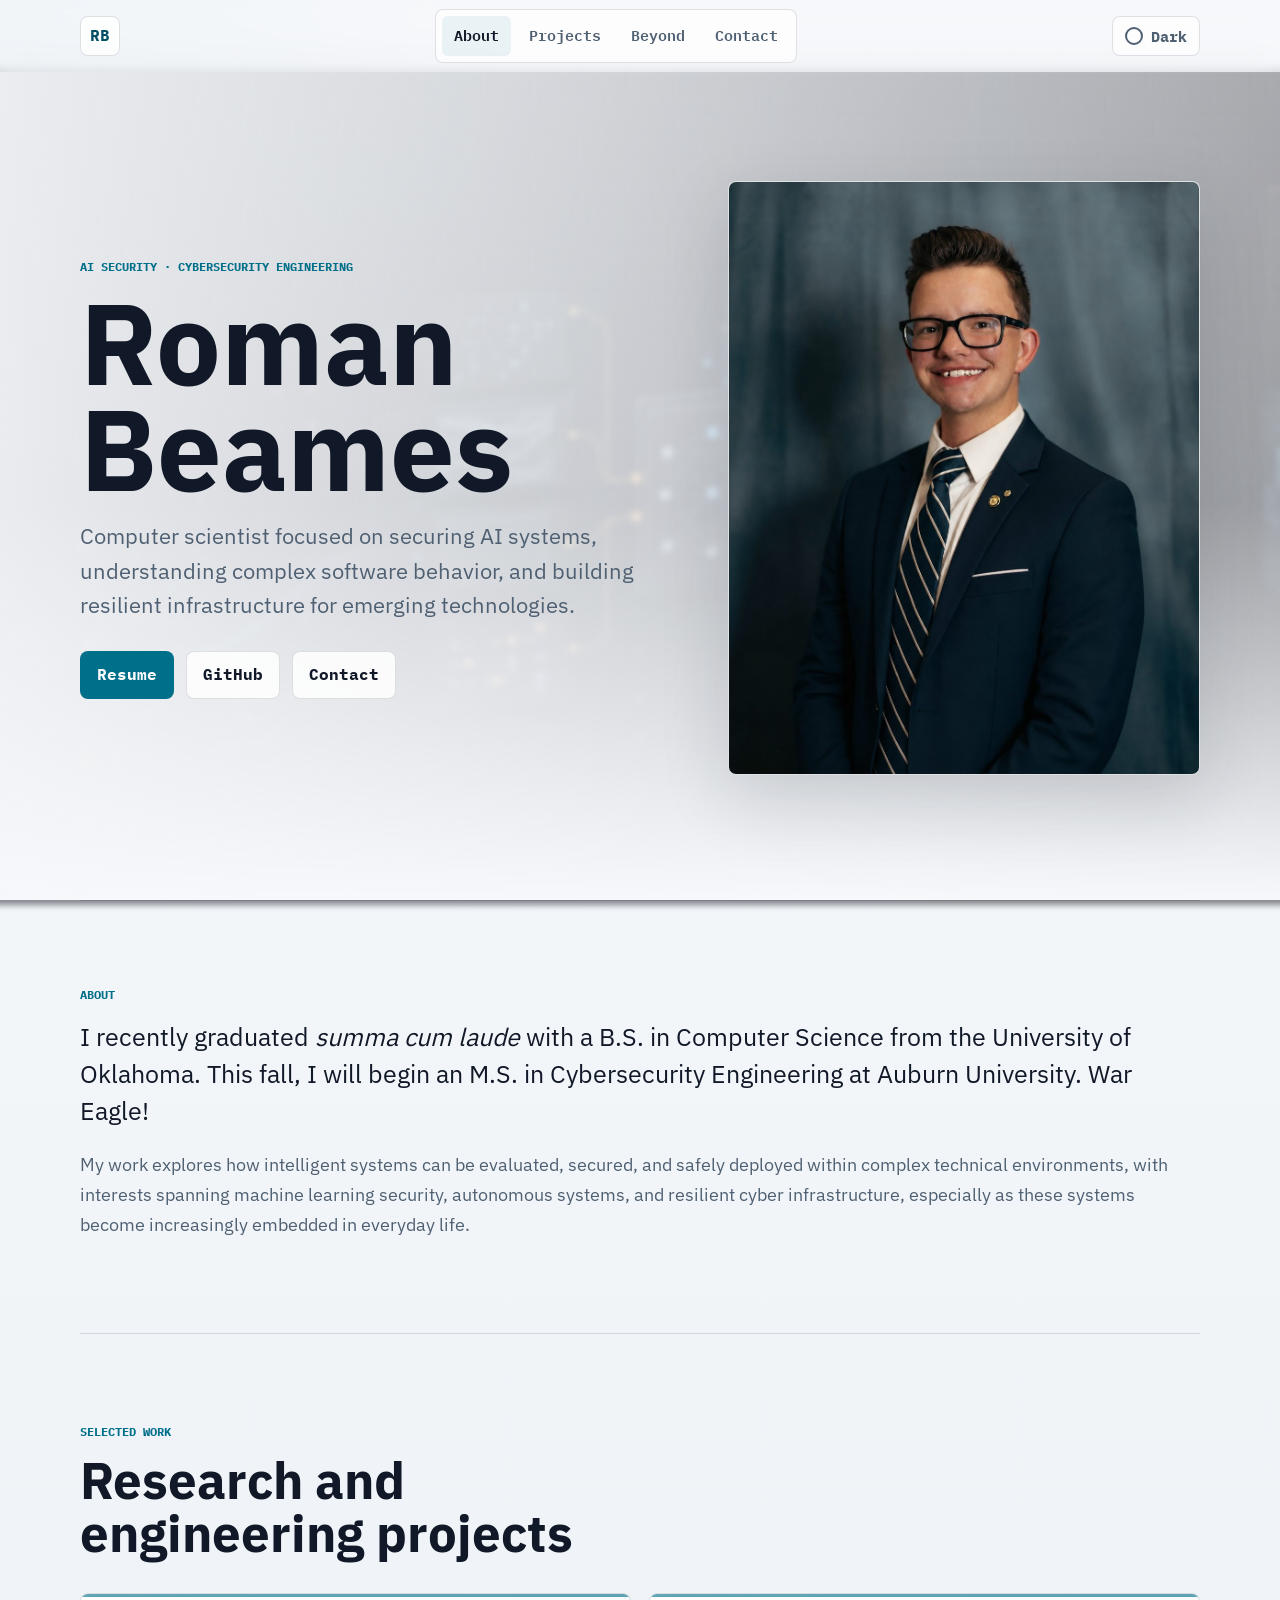
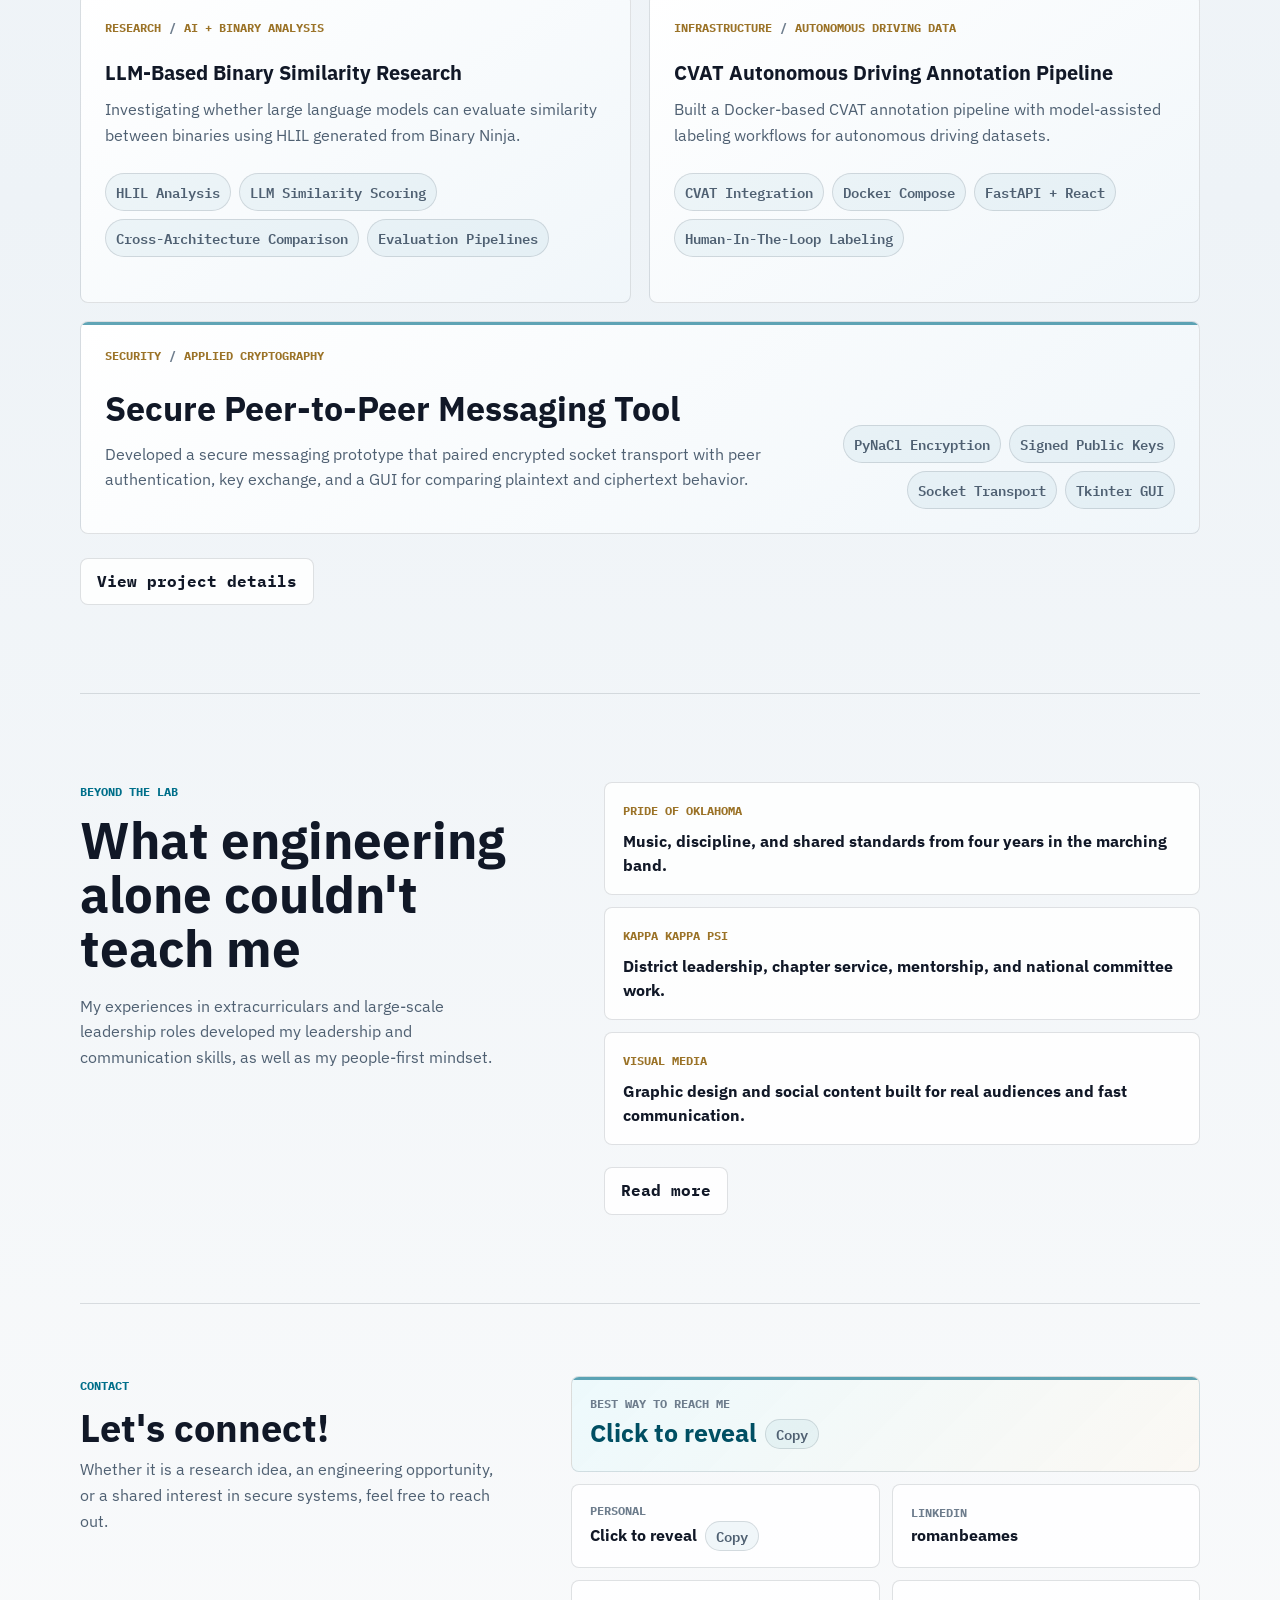
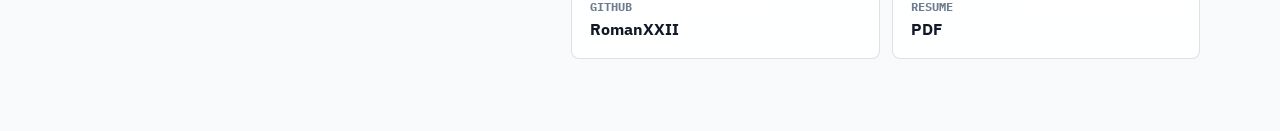
==== commit 7358d43f: "Added click-to-reveal email + copy button to prevent some email scraping" ====
--- a/index.html
+++ b/index.html
@@ -185,13 +185,19 @@
       </p>
     </div>
     <div class="contact-panel" aria-label="Contact links">
-      <a class="primary-contact" href="mailto:adb0138@auburn.edu" target="_blank" rel="noopener noreferrer">
+      <a class="primary-contact email-reveal-link" href="#" data-email-user="8310bda" data-email-domain="ude.nrubua">
         <span>Best way to reach me</span>
-        <strong>adb0138@auburn.edu</strong>
-      </a>
-      <a href="mailto:romanbeames@gmail.com" target="_blank" rel="noopener noreferrer">
+        <strong>
+          <span class="email-reveal-text">Click to reveal</span>
+          <span class="email-copy-control" role="button" tabindex="0" aria-label="Copy best way to reach me email">Copy</span>
+        </strong>
+      </a>
+      <a class="email-reveal-link" href="#" data-email-user="semaebnamor" data-email-domain="moc.liamg">
         <span>Personal</span>
-        <strong>romanbeames@gmail.com</strong>
+        <strong>
+          <span class="email-reveal-text">Click to reveal</span>
+          <span class="email-copy-control" role="button" tabindex="0" aria-label="Copy personal email">Copy</span>
+        </strong>
       </a>
       <a href="https://www.linkedin.com/in/romanbeames" target="_blank" rel="noopener noreferrer">
         <span>LinkedIn</span>
--- a/assets/css/style.css
+++ b/assets/css/style.css
@@ -1,7 +1,8 @@
 /* Main stylesheet entry point. Keep imports ordered from global foundations to page-level overrides. */
-@import url("./fonts.css");
-@import url("./tokens.css");
-@import url("./base.css");
-@import url("./shell.css");
-@import url("./sections.css");
-@import url("./responsive.css");
+@import url("./foundations/fonts.css");
+@import url("./foundations/tokens.css");
+@import url("./foundations/base.css");
+@import url("./components/surfaces.css");
+@import url("./layout/shell.css");
+@import url("./pages/sections.css");
+@import url("./layout/responsive.css");
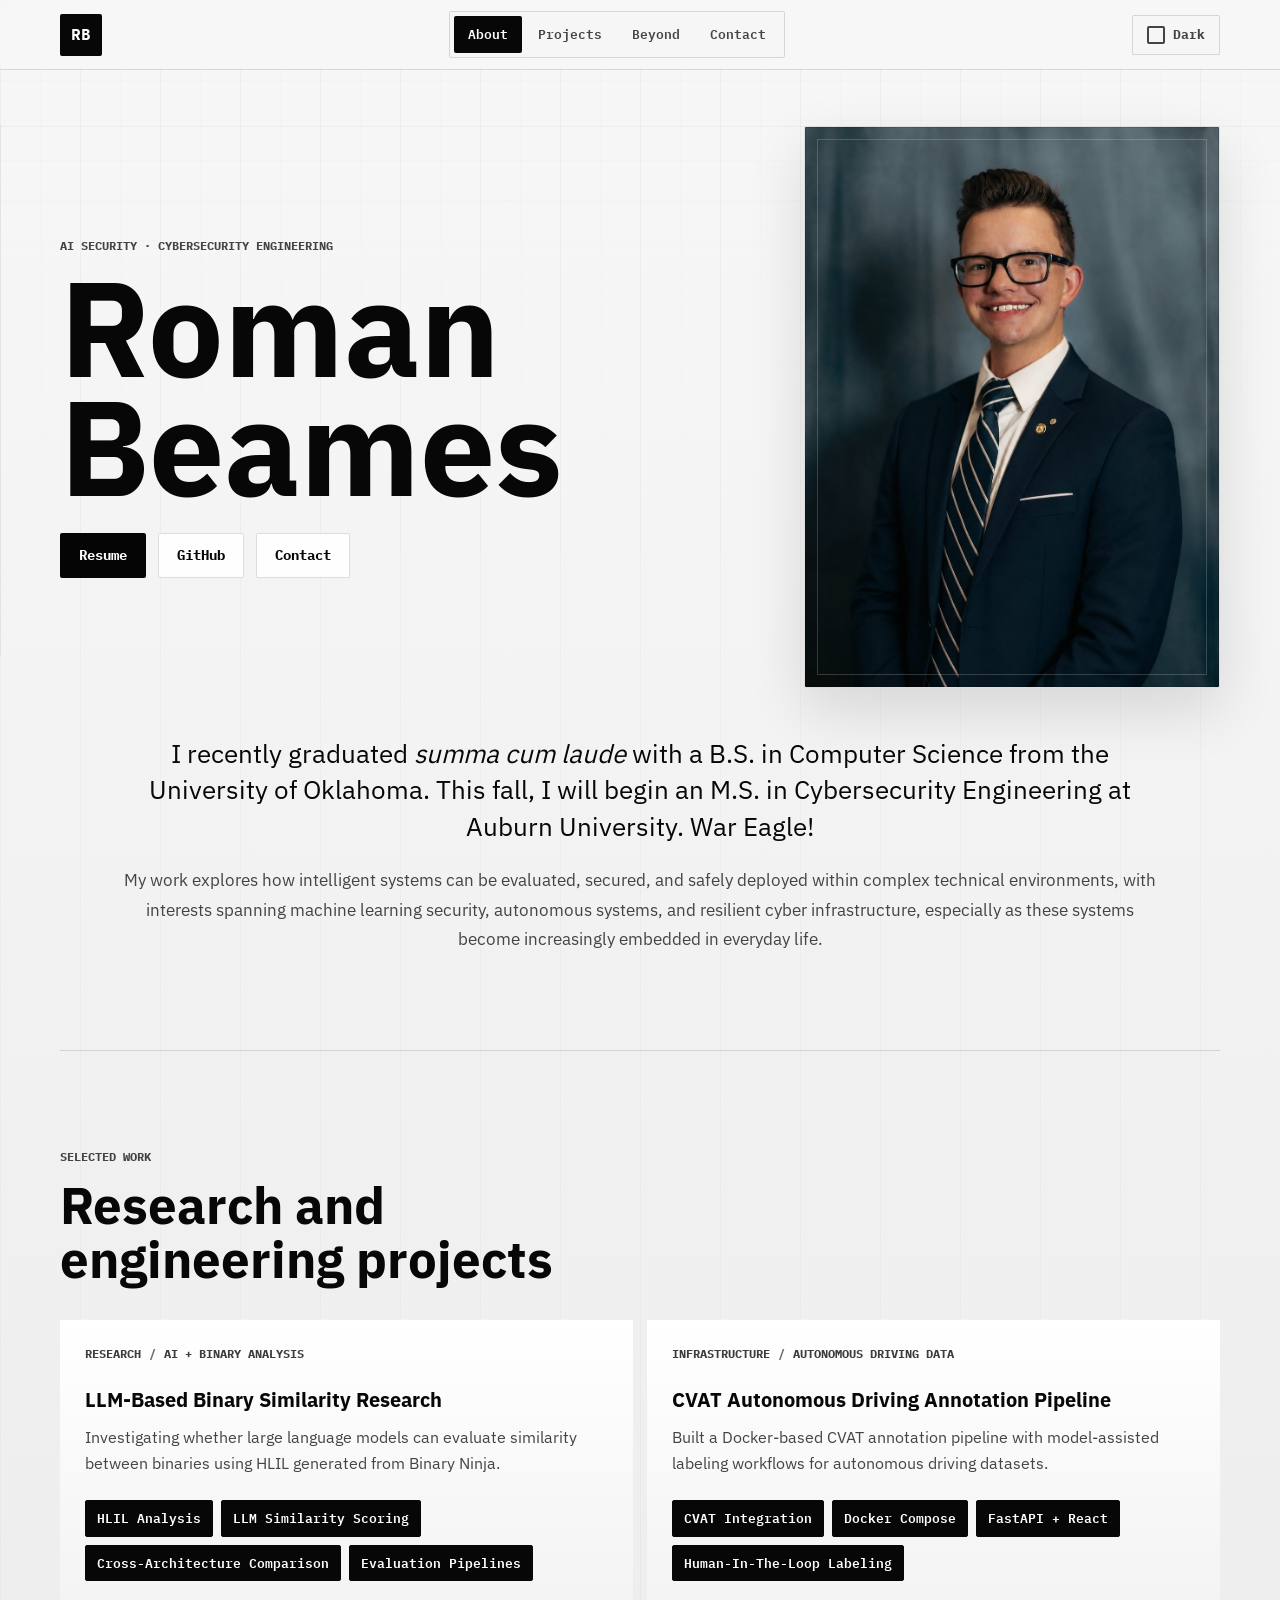
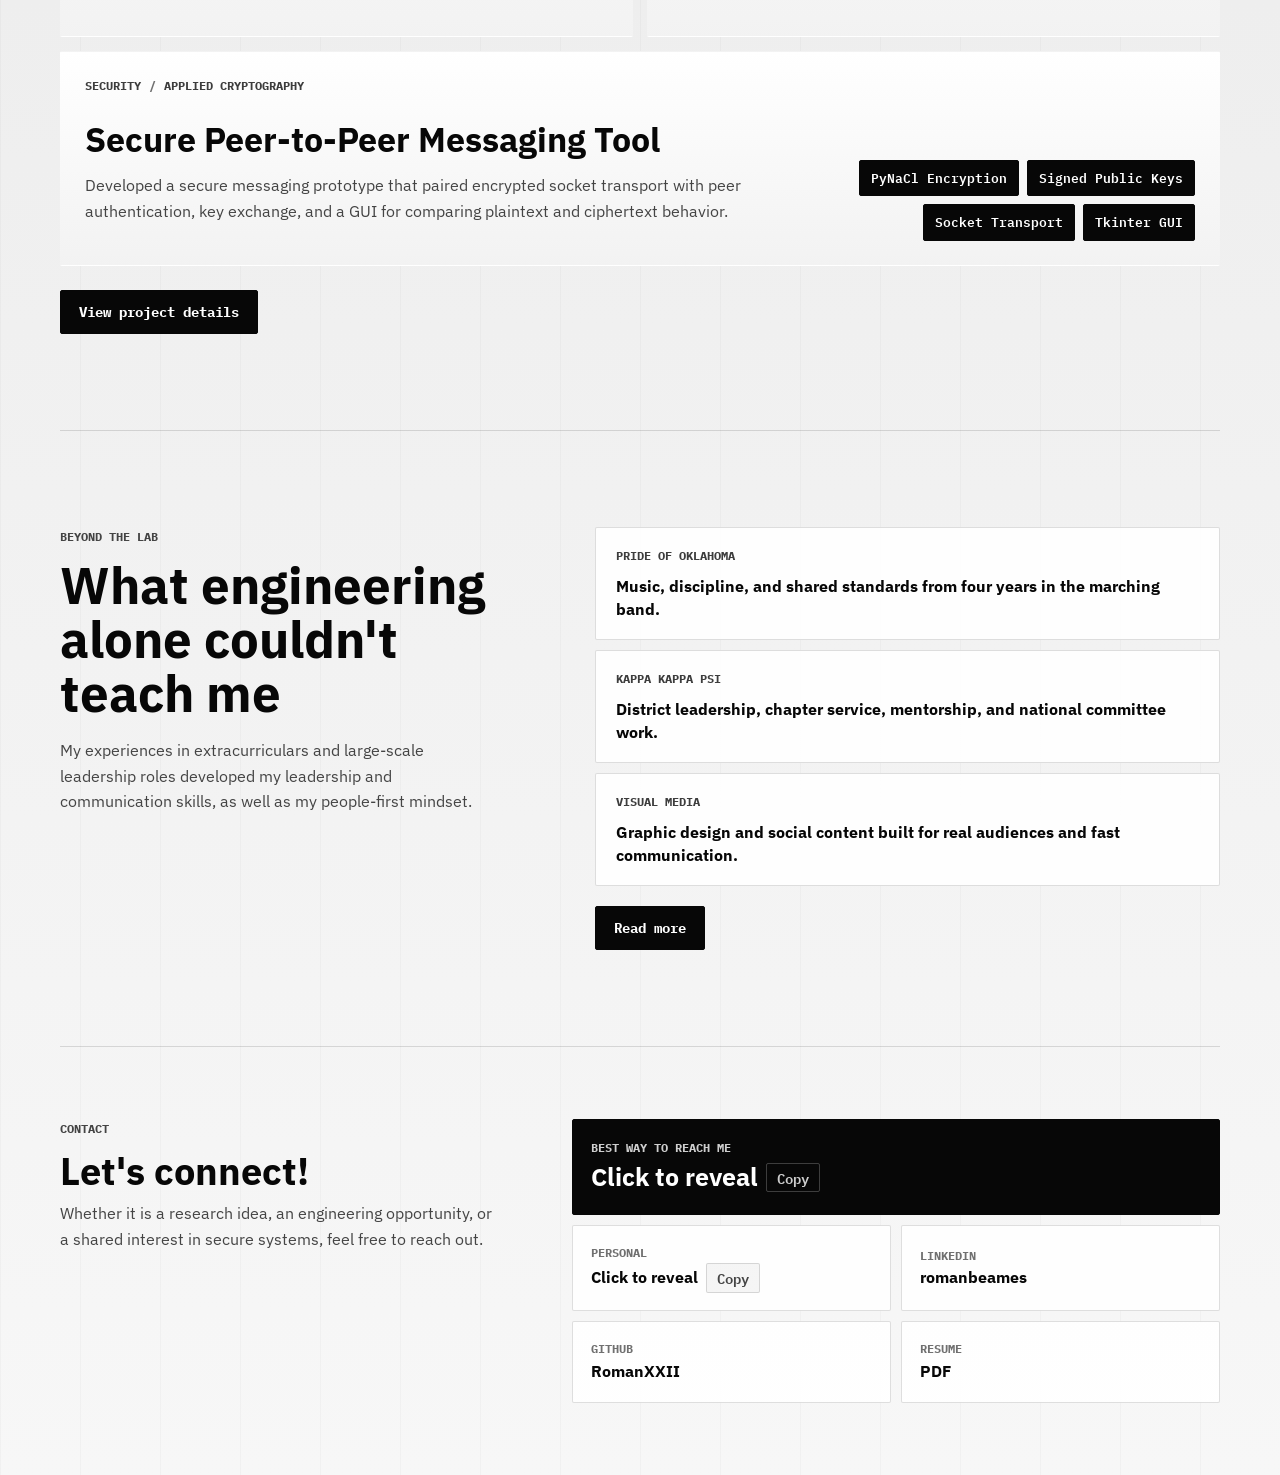
==== commit 19fcca29: "Reformat hero section on homepage" ====
--- a/index.html
+++ b/index.html
@@ -38,10 +38,6 @@
       <div class="hero-copy">
         <p class="eyebrow">AI Security &middot; Cybersecurity Engineering</p>
         <h1>Roman Beames</h1>
-        <p class="lead">
-          Computer scientist focused on securing AI systems, understanding
-          complex software behavior, and building resilient infrastructure for emerging technologies.
-        </p>
         <div class="hero-actions" aria-label="Primary links">
           <a class="button primary" href="assets/docs/resume.pdf" target="_blank" rel="noopener noreferrer">Resume</a>
           <a class="button secondary" href="https://github.com/RomanXXII" target="_blank" rel="noopener noreferrer">GitHub</a>
@@ -63,7 +59,6 @@
 
     <section class="section-wrap about-section" id="about">
       <div class="about-content">
-        <p class="section-kicker">About</p>
         <div class="about-copy">
           <p class="about-lead">
             I recently graduated <i>summa cum laude</i> with a B.S. in Computer Science from the University of
@@ -185,14 +180,14 @@
       </p>
     </div>
     <div class="contact-panel" aria-label="Contact links">
-      <a class="primary-contact email-reveal-link" href="#" data-email-user="8310bda" data-email-domain="ude.nrubua">
+      <a class="primary-contact email-reveal-link" href="#" data-email-key="primary">
         <span>Best way to reach me</span>
         <strong>
           <span class="email-reveal-text">Click to reveal</span>
           <span class="email-copy-control" role="button" tabindex="0" aria-label="Copy best way to reach me email">Copy</span>
         </strong>
       </a>
-      <a class="email-reveal-link" href="#" data-email-user="semaebnamor" data-email-domain="moc.liamg">
+      <a class="email-reveal-link" href="#" data-email-key="personal">
         <span>Personal</span>
         <strong>
           <span class="email-reveal-text">Click to reveal</span>
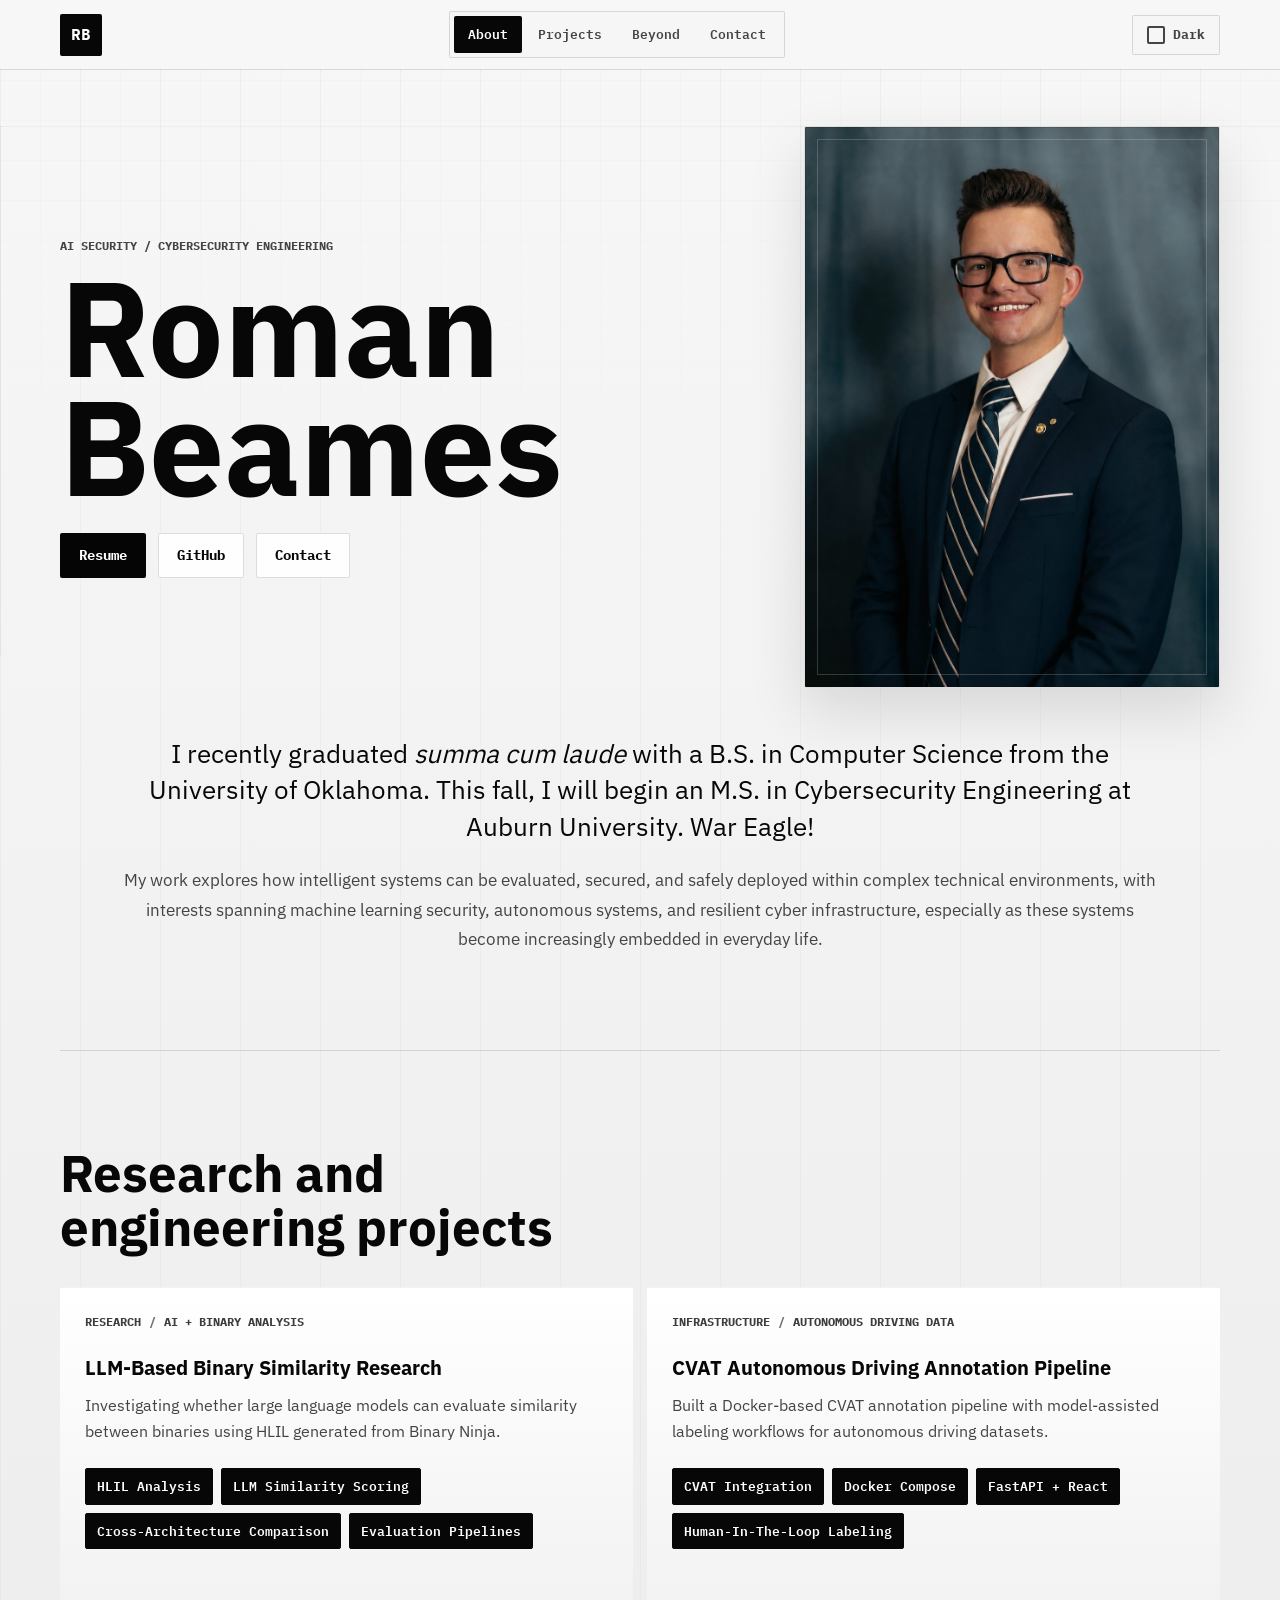
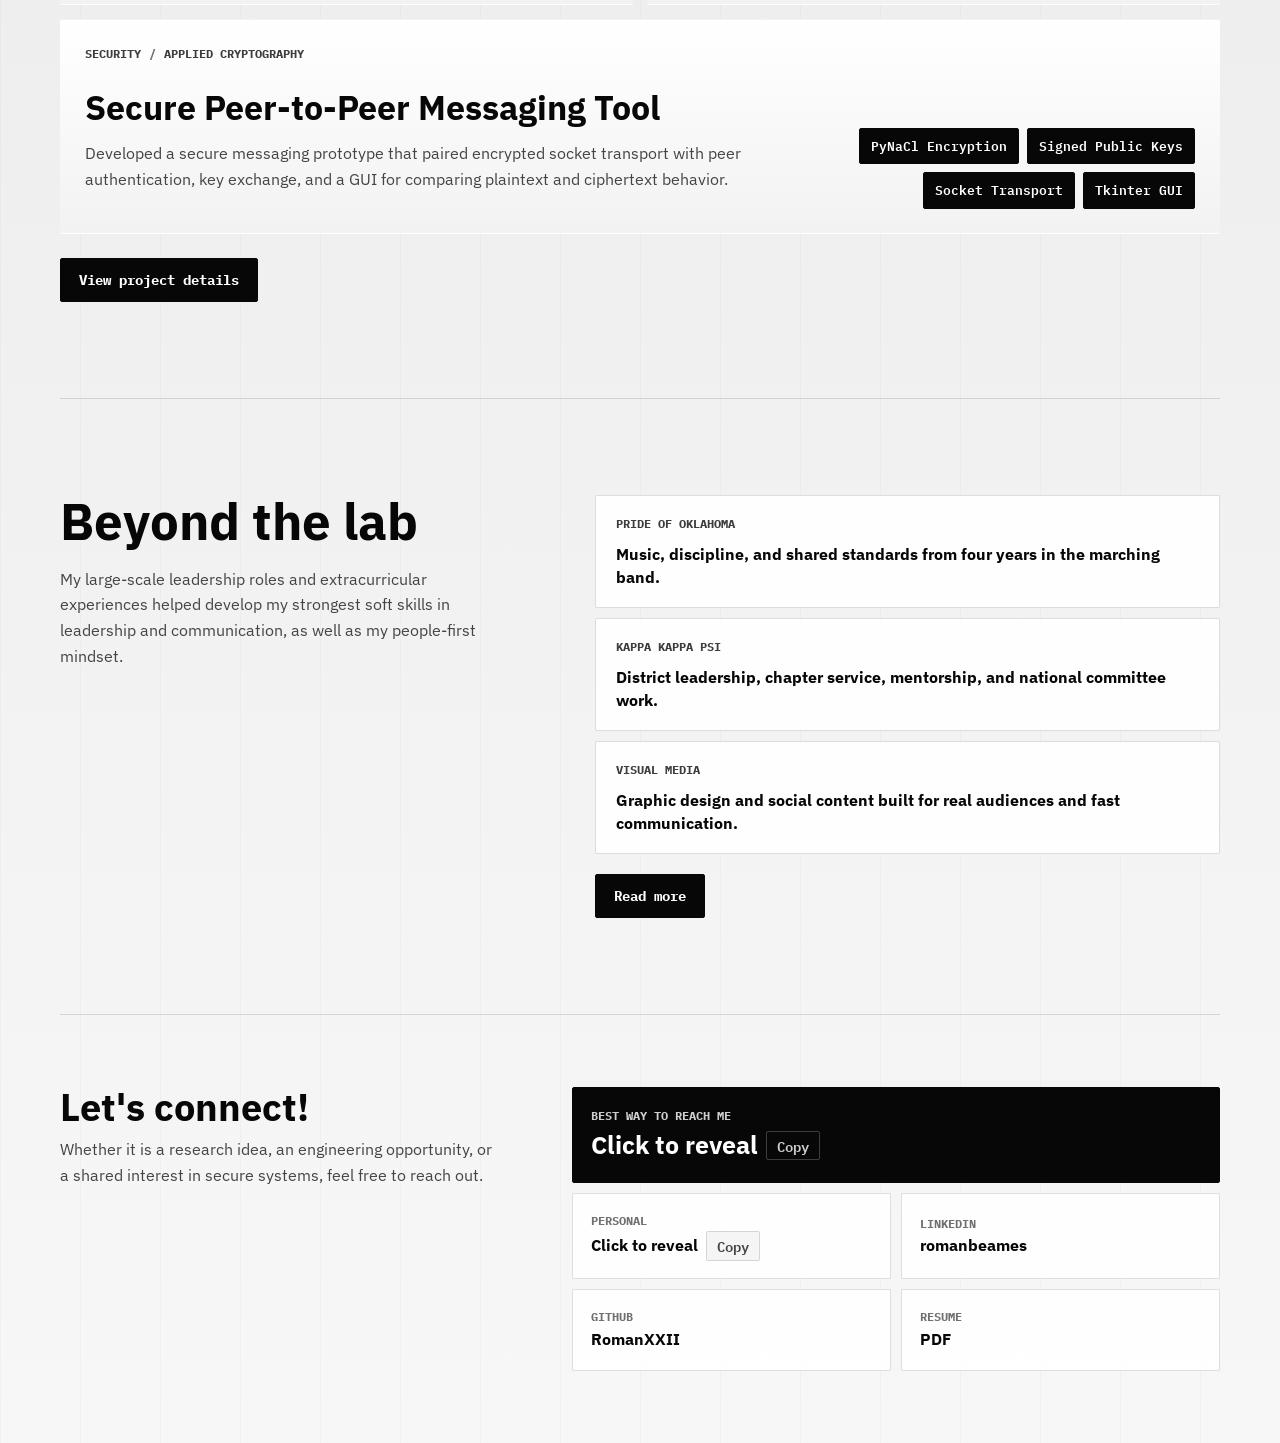
==== commit 8912f49f: "Removed unnecessary headers" ====
--- a/index.html
+++ b/index.html
@@ -36,7 +36,7 @@
   <main id="main">
     <section class="hero section-wrap">
       <div class="hero-copy">
-        <p class="eyebrow">AI Security &middot; Cybersecurity Engineering</p>
+        <p class="eyebrow">AI Security / Cybersecurity Engineering</p>
         <h1>Roman Beames</h1>
         <div class="hero-actions" aria-label="Primary links">
           <a class="button primary" href="assets/docs/resume.pdf" target="_blank" rel="noopener noreferrer">Resume</a>
@@ -75,7 +75,6 @@
 
     <section class="section-wrap" id="projects">
       <div class="section-heading">
-        <p class="section-kicker">Selected Work</p>
         <h2>Research and engineering projects</h2>
       </div>
 
@@ -145,11 +144,9 @@
 
     <section class="section-wrap beyond-section" id="beyond">
       <div class="beyond-heading">
-        <p class="section-kicker">Beyond the Lab</p>
-        <h2>What engineering alone couldn't teach me</h2>
+        <h2>Beyond the lab</h2>
         <p>
-          My experiences in extracurriculars and large-scale leadership roles developed my leadership and communication skills, as well
-          as my people-first mindset.
+          My large-scale leadership roles and extracurricular experiences helped develop my strongest soft skills in leadership and communication, as well as my people-first mindset.
         </p>
       </div>
       <div class="beyond-pathways">
@@ -172,7 +169,6 @@
 
   <footer class="site-footer section-wrap" id="contact">
     <div class="contact-copy">
-      <p class="section-kicker">Contact</p>
       <h2>Let's connect!</h2>
       <p>
         Whether it is a research idea, an engineering opportunity, or a shared
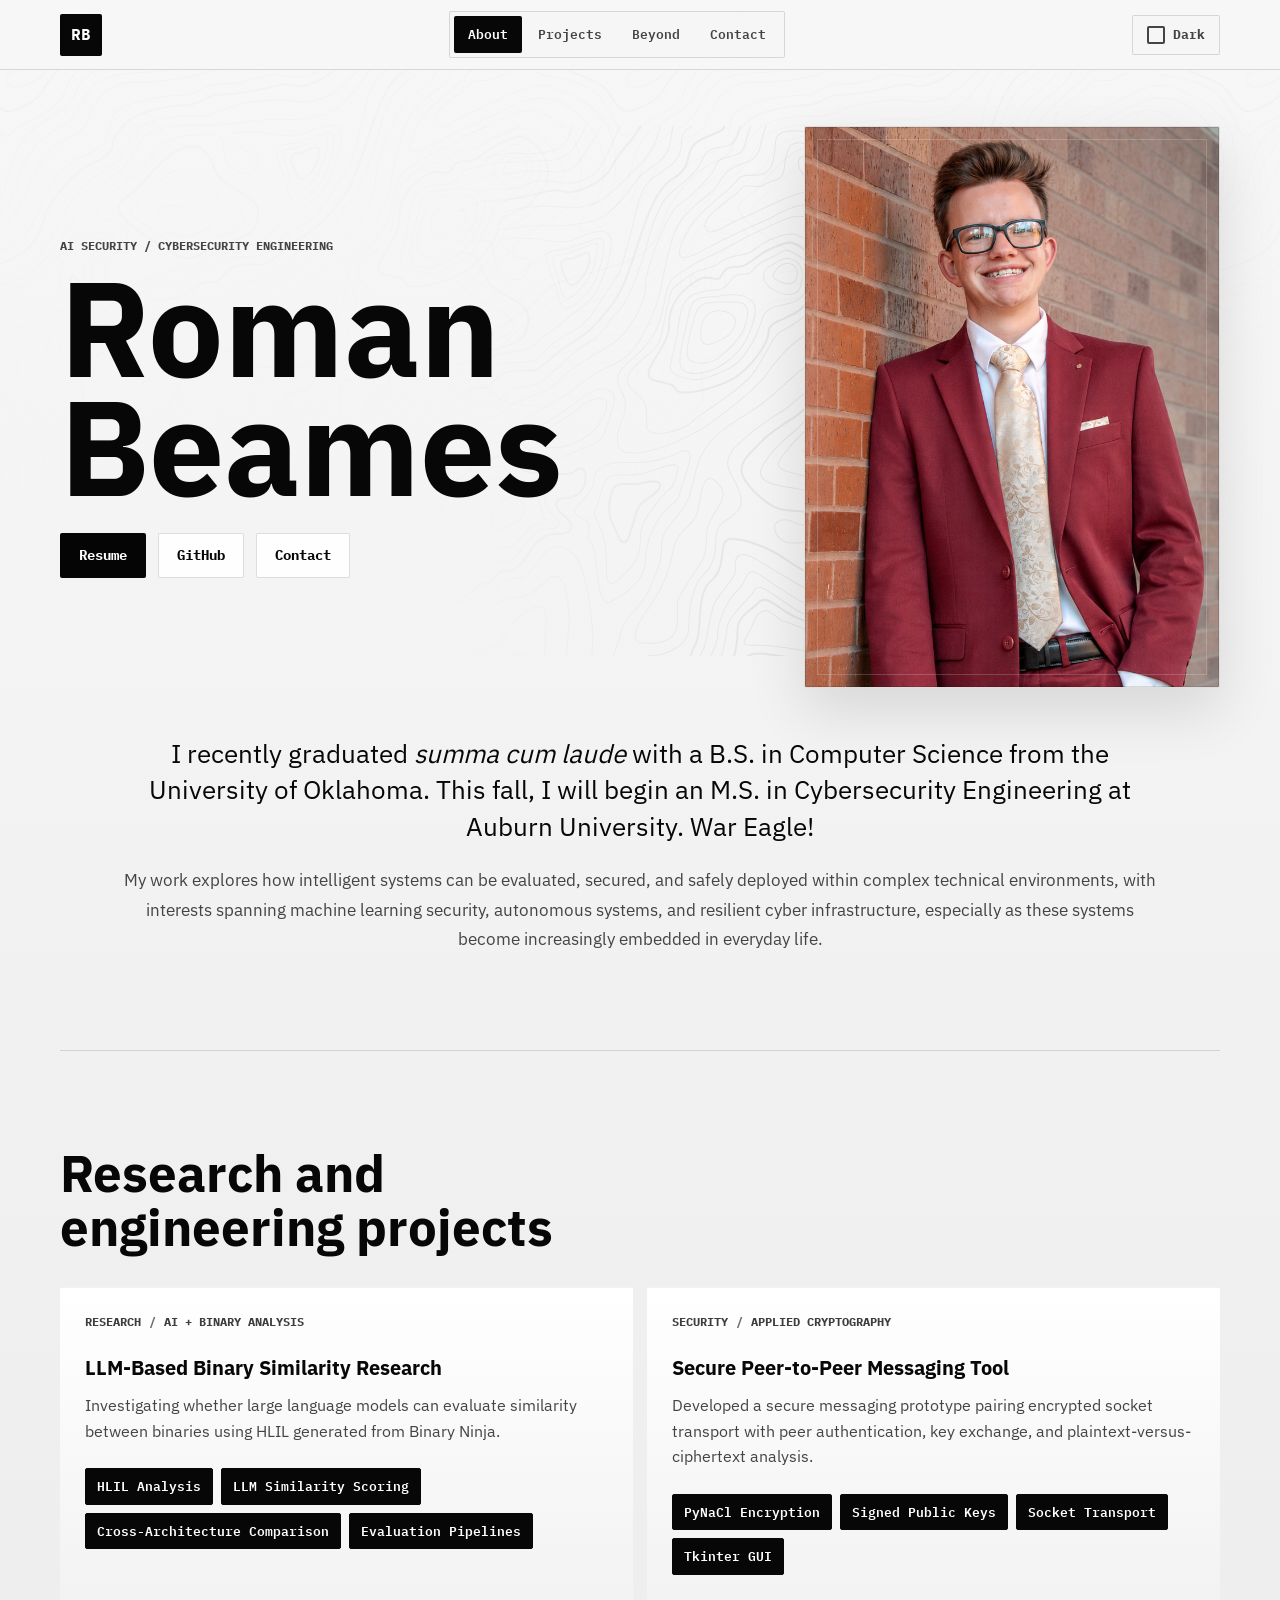
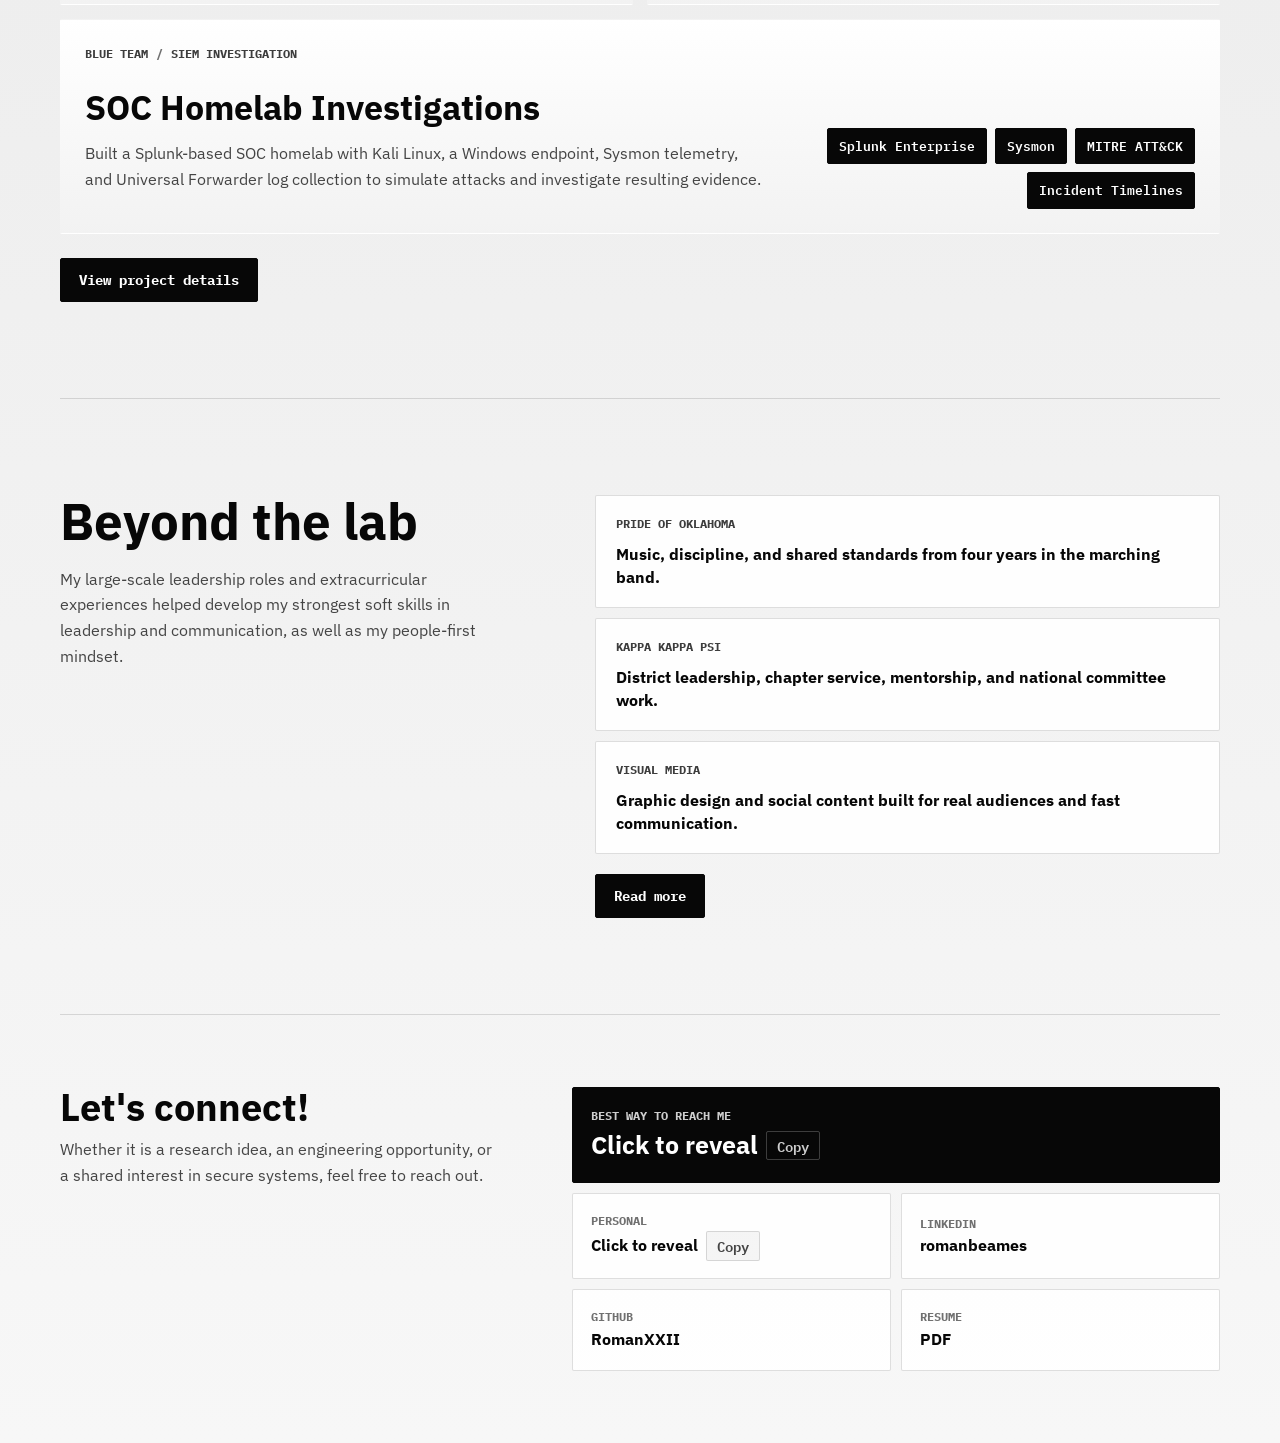
==== commit 3581913e: "Added SOC homelab project to home and projects pages" ====
--- a/index.html
+++ b/index.html
@@ -99,40 +99,40 @@
 
         <article class="project-card">
           <div class="project-meta">
-            <span>Infrastructure</span>
-            <span>Autonomous Driving Data</span>
-          </div>
-          <h3>CVAT Autonomous Driving Annotation Pipeline</h3>
+            <span>Security</span>
+            <span>Applied Cryptography</span>
+          </div>
+          <h3>Secure Peer-to-Peer Messaging Tool</h3>
           <p>
-            Built a Docker-based CVAT annotation pipeline with model-assisted labeling workflows
-            for autonomous driving datasets.
+            Developed a secure messaging prototype pairing encrypted socket transport
+            with peer authentication, key exchange, and plaintext-versus-ciphertext analysis.
           </p>
           <ul class="tag-list" aria-label="Project focus areas">
-            <li>CVAT Integration</li>
-            <li>Docker Compose</li>
-            <li>FastAPI + React</li>
-            <li>Human-In-The-Loop Labeling</li>
+            <li>PyNaCl Encryption</li>
+            <li>Signed Public Keys</li>
+            <li>Socket Transport</li>
+            <li>Tkinter GUI</li>
           </ul>
         </article>
 
         <article class="project-card project-card-featured">
           <div class="project-card-main">
             <div class="project-meta">
-              <span>Security</span>
-              <span>Applied Cryptography</span>
+              <span>Blue Team</span>
+              <span>SIEM Investigation</span>
             </div>
-            <h3>Secure Peer-to-Peer Messaging Tool</h3>
+            <h3>SOC Homelab Investigations</h3>
             <p>
-              Developed a secure messaging prototype that paired encrypted socket transport
-              with peer authentication, key exchange, and a GUI for comparing plaintext and ciphertext behavior.
+              Built a Splunk-based SOC homelab with Kali Linux, a Windows endpoint, Sysmon telemetry,
+              and Universal Forwarder log collection to simulate attacks and investigate resulting evidence.
             </p>
           </div>
           <div class="project-card-support">
             <ul class="tag-list" aria-label="Project focus areas">
-              <li>PyNaCl Encryption</li>
-              <li>Signed Public Keys</li>
-              <li>Socket Transport</li>
-              <li>Tkinter GUI</li>
+              <li>Splunk Enterprise</li>
+              <li>Sysmon</li>
+              <li>MITRE ATT&CK</li>
+              <li>Incident Timelines</li>
             </ul>
           </div>
         </article>
